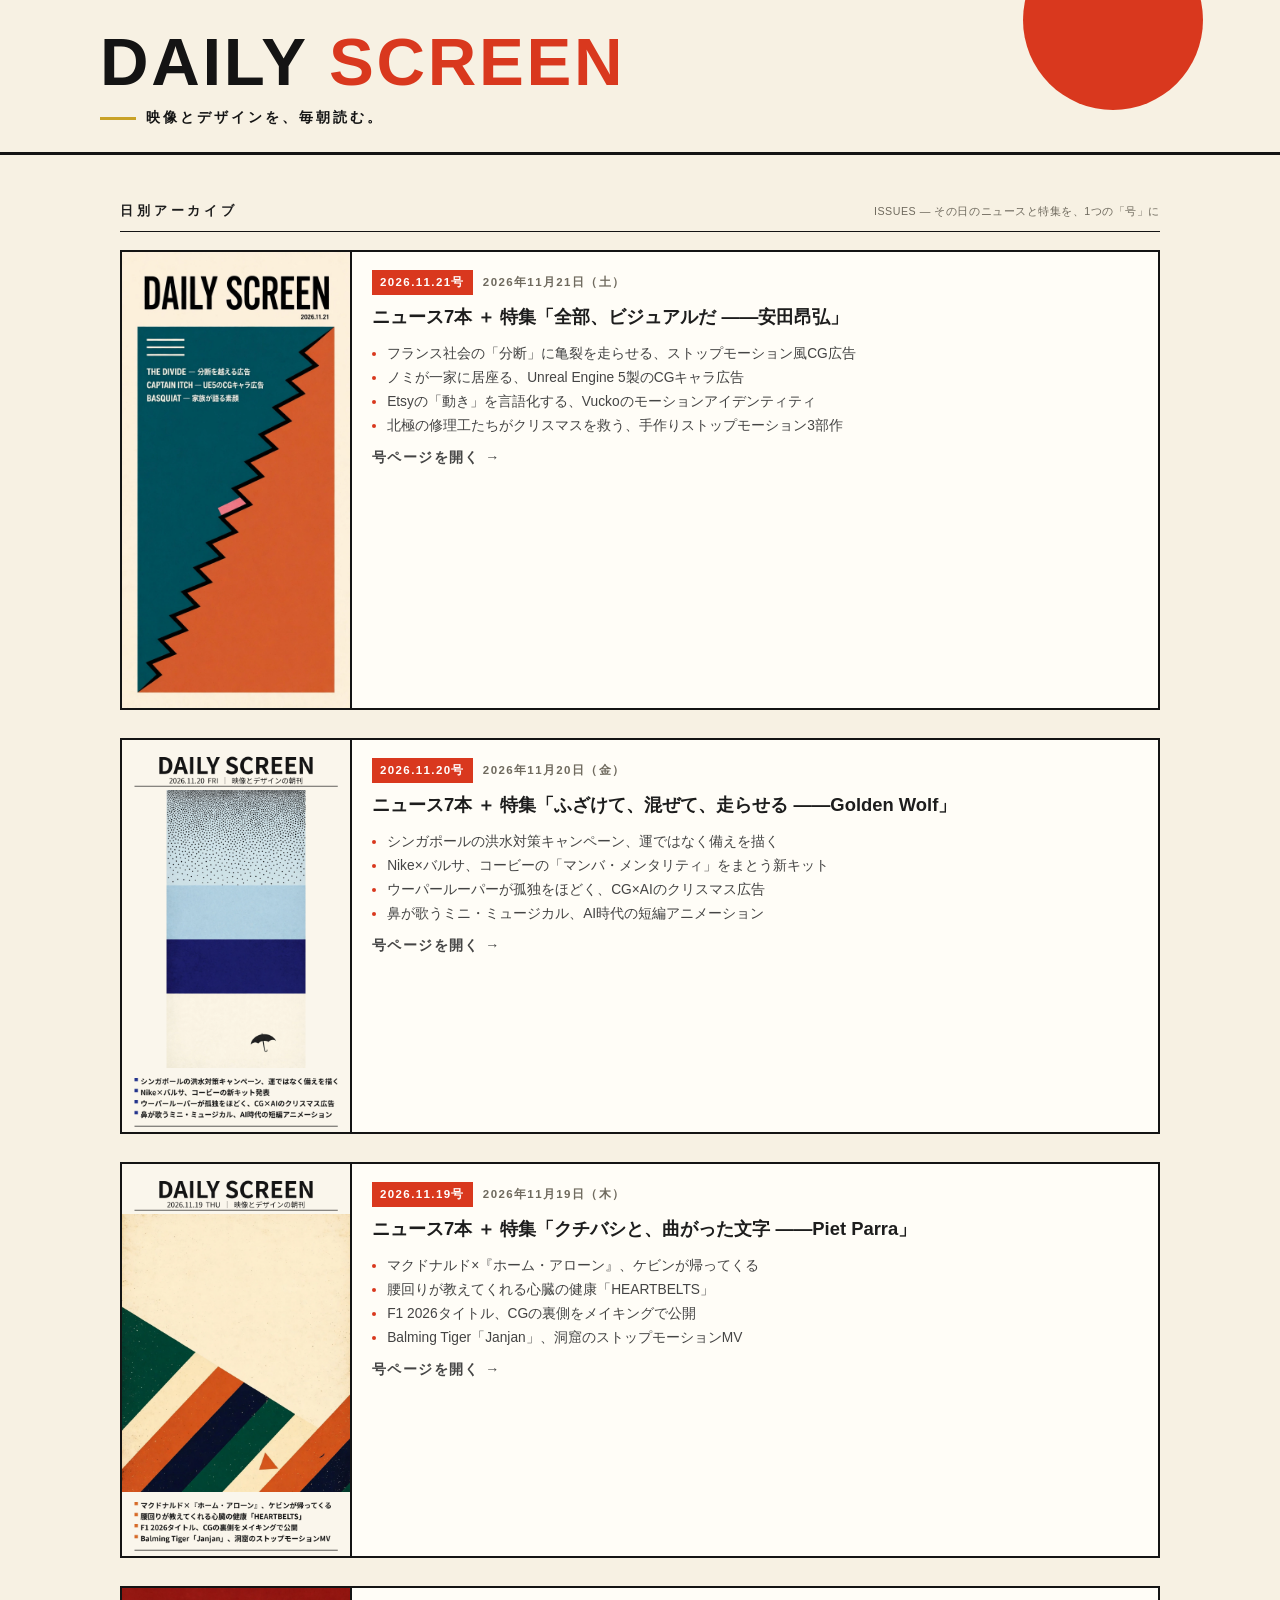
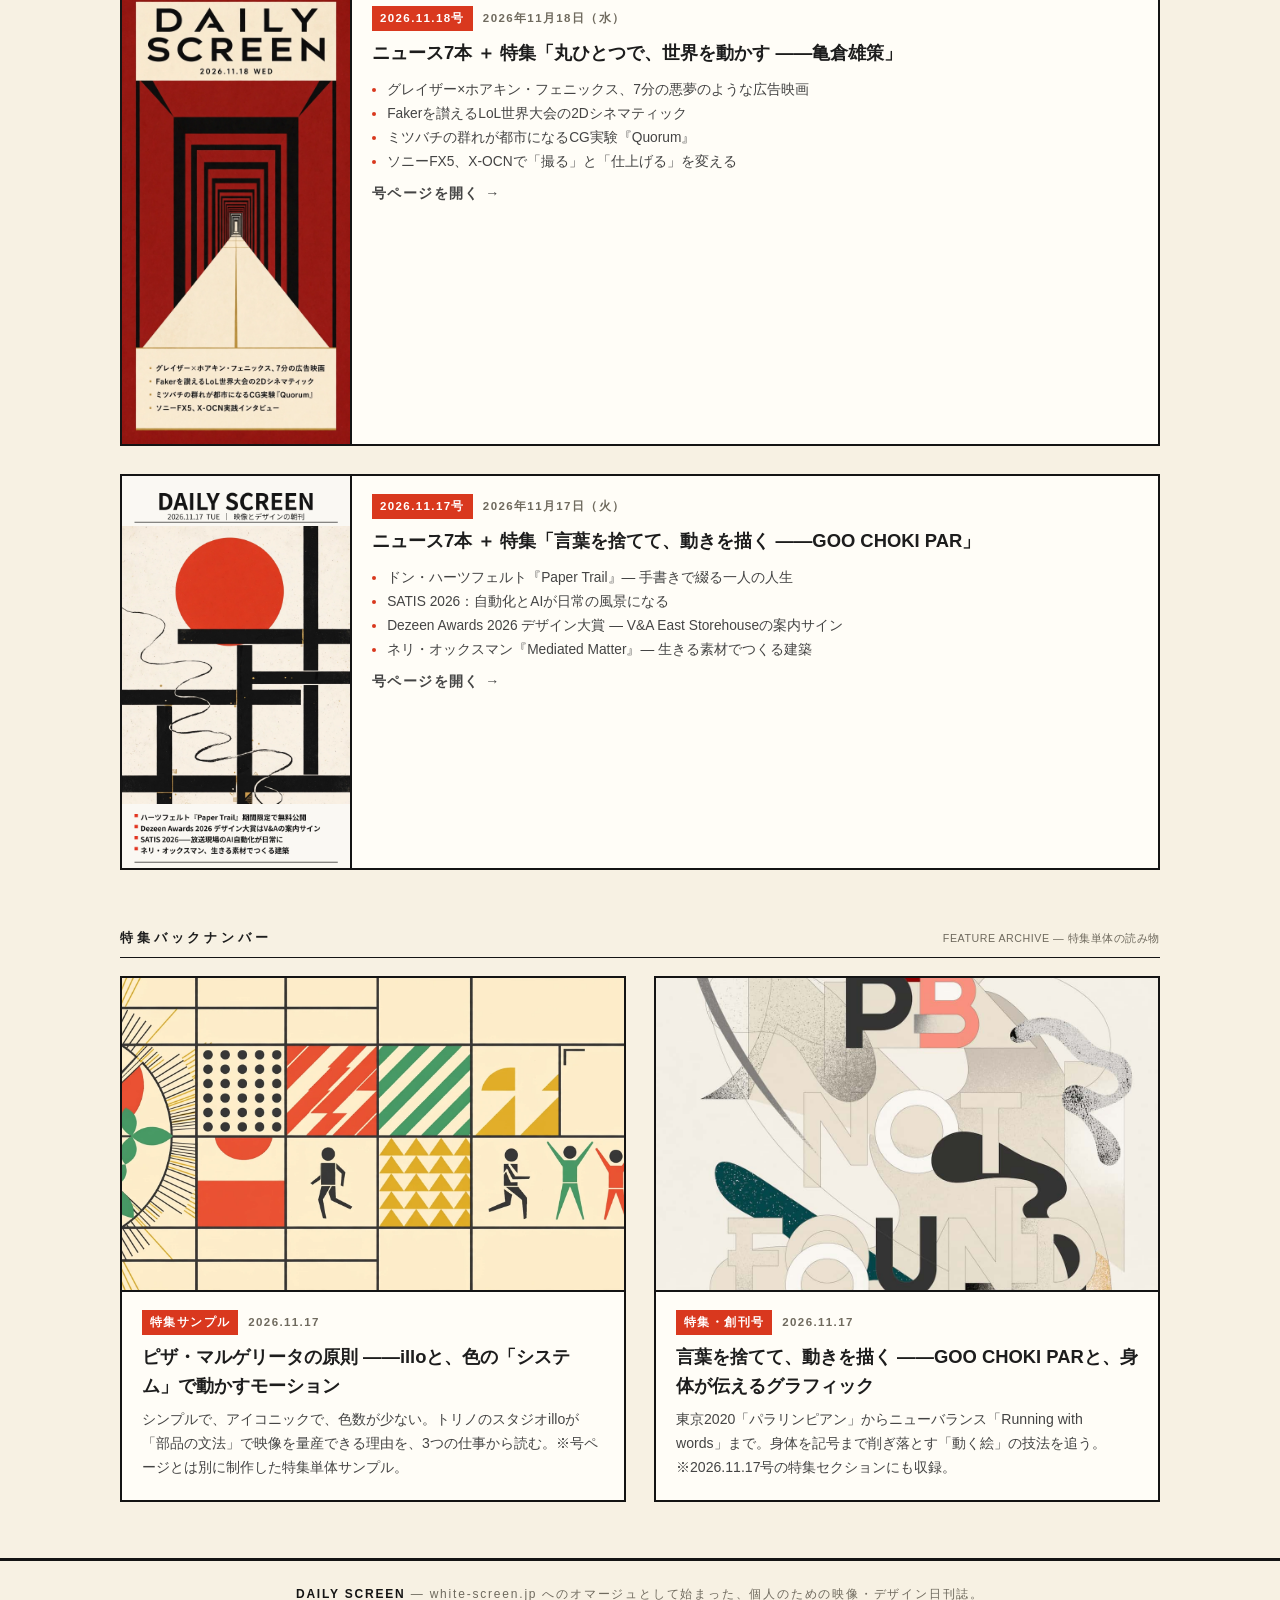
==== index.html @ 51cd5665 "Publish 2026-11-21 issue" ====
<!DOCTYPE html>
<html lang="ja">
<head>
<meta charset="UTF-8">
<meta name="viewport" content="width=device-width, initial-scale=1.0">
<title>DAILY SCREEN — 映像・デザインのデイリー特集</title>
<meta name="description" content="映像・デザイン系のニュースと、作家・スタジオを掘り下げるデザイン特集を、毎朝「号」として届ける日刊誌アーカイブ。">
<link rel="stylesheet" href="style.css">
</head>
<body>

<header class="site-header">
  <div class="inner">
    <a class="site-name" href="index.html">DAILY <span>SCREEN</span></a>
    <p class="site-tagline">映像とデザインを、毎朝読む。</p>
  </div>
</header>

<main class="wrap">
  <div class="section-label">日別アーカイブ <small>ISSUES — その日のニュースと特集を、1つの「号」に</small></div>

  <div class="cards">
    <a class="card card-issue" href="issues/2026-11-21.html">
      <img class="thumb" src="assets/cover-2026-11-21.png" alt="DAILY SCREEN 2026.11.21号 表紙">
      <div class="card-body">
        <div class="card-meta"><span class="corner">2026.11.21号</span><time datetime="2026-11-21">2026年11月21日（土）</time></div>
        <h2>ニュース7本 ＋ 特集「全部、ビジュアルだ ――安田昂弘」</h2>
        <ul class="headlines">
          <li>フランス社会の「分断」に亀裂を走らせる、ストップモーション風CG広告</li>
          <li>ノミが一家に居座る、Unreal Engine 5製のCGキャラ広告</li>
          <li>Etsyの「動き」を言語化する、Vuckoのモーションアイデンティティ</li>
          <li>北極の修理工たちがクリスマスを救う、手作りストップモーション3部作</li>
        </ul>
        <p class="card-more">号ページを開く →</p>
      </div>
    </a>
    <a class="card card-issue" href="issues/2026-11-20.html">
      <img class="thumb" src="assets/cover-2026-11-20.png" alt="DAILY SCREEN 2026.11.20号 表紙">
      <div class="card-body">
        <div class="card-meta"><span class="corner">2026.11.20号</span><time datetime="2026-11-20">2026年11月20日（金）</time></div>
        <h2>ニュース7本 ＋ 特集「ふざけて、混ぜて、走らせる ――Golden Wolf」</h2>
        <ul class="headlines">
          <li>シンガポールの洪水対策キャンペーン、運ではなく備えを描く</li>
          <li>Nike×バルサ、コービーの「マンバ・メンタリティ」をまとう新キット</li>
          <li>ウーパールーパーが孤独をほどく、CG×AIのクリスマス広告</li>
          <li>鼻が歌うミニ・ミュージカル、AI時代の短編アニメーション</li>
        </ul>
        <p class="card-more">号ページを開く →</p>
      </div>
    </a>
    <a class="card card-issue" href="issues/2026-11-19.html">
      <img class="thumb" src="assets/cover-2026-11-19.png" alt="DAILY SCREEN 2026.11.19号 表紙">
      <div class="card-body">
        <div class="card-meta"><span class="corner">2026.11.19号</span><time datetime="2026-11-19">2026年11月19日（木）</time></div>
        <h2>ニュース7本 ＋ 特集「クチバシと、曲がった文字 ――Piet Parra」</h2>
        <ul class="headlines">
          <li>マクドナルド×『ホーム・アローン』、ケビンが帰ってくる</li>
          <li>腰回りが教えてくれる心臓の健康「HEARTBELTS」</li>
          <li>F1 2026タイトル、CGの裏側をメイキングで公開</li>
          <li>Balming Tiger「Janjan」、洞窟のストップモーションMV</li>
        </ul>
        <p class="card-more">号ページを開く →</p>
      </div>
    </a>
    <a class="card card-issue" href="issues/2026-11-18.html">
      <img class="thumb" src="assets/cover-2026-11-18.png" alt="DAILY SCREEN 2026.11.18号 表紙">
      <div class="card-body">
        <div class="card-meta"><span class="corner">2026.11.18号</span><time datetime="2026-11-18">2026年11月18日（水）</time></div>
        <h2>ニュース7本 ＋ 特集「丸ひとつで、世界を動かす ――亀倉雄策」</h2>
        <ul class="headlines">
          <li>グレイザー×ホアキン・フェニックス、7分の悪夢のような広告映画</li>
          <li>Fakerを讃えるLoL世界大会の2Dシネマティック</li>
          <li>ミツバチの群れが都市になるCG実験『Quorum』</li>
          <li>ソニーFX5、X-OCNで「撮る」と「仕上げる」を変える</li>
        </ul>
        <p class="card-more">号ページを開く →</p>
      </div>
    </a>
    <a class="card card-issue" href="issues/2026-11-17.html">
      <img class="thumb" src="assets/cover-2026-11-17.png" alt="DAILY SCREEN 2026.11.17号 表紙">
      <div class="card-body">
        <div class="card-meta"><span class="corner">2026.11.17号</span><time datetime="2026-11-17">2026年11月17日（火）</time></div>
        <h2>ニュース7本 ＋ 特集「言葉を捨てて、動きを描く ――GOO CHOKI PAR」</h2>
        <ul class="headlines">
          <li>ドン・ハーツフェルト『Paper Trail』— 手書きで綴る一人の人生</li>
          <li>SATIS 2026：自動化とAIが日常の風景になる</li>
          <li>Dezeen Awards 2026 デザイン大賞 — V&amp;A East Storehouseの案内サイン</li>
          <li>ネリ・オックスマン『Mediated Matter』— 生きる素材でつくる建築</li>
        </ul>
        <p class="card-more">号ページを開く →</p>
      </div>
    </a>
  </div>

  <div class="section-label">特集バックナンバー <small>FEATURE ARCHIVE — 特集単体の読み物</small></div>

  <div class="cards">
    <a class="card" href="articles/illo.html">
      <img class="thumb" src="assets/illo-header.webp" alt="illo特集ヘッダー画像">
      <div class="card-body">
        <div class="card-meta"><span class="corner">特集サンプル</span><time datetime="2026-11-17">2026.11.17</time></div>
        <h2>ピザ・マルゲリータの原則 ――illoと、色の「システム」で動かすモーション</h2>
        <p>シンプルで、アイコニックで、色数が少ない。トリノのスタジオilloが「部品の文法」で映像を量産できる理由を、3つの仕事から読む。※号ページとは別に制作した特集単体サンプル。</p>
      </div>
    </a>

    <a class="card" href="articles/goo-choki-par.html">
      <img class="thumb" src="assets/gcp-newbalance-02.jpg" alt="ニューバランス Running with words アートワーク PB not found">
      <div class="card-body">
        <div class="card-meta"><span class="corner">特集・創刊号</span><time datetime="2026-11-17">2026.11.17</time></div>
        <h2>言葉を捨てて、動きを描く ――GOO CHOKI PARと、身体が伝えるグラフィック</h2>
        <p>東京2020「パラリンピアン」からニューバランス「Running with words」まで。身体を記号まで削ぎ落とす「動く絵」の技法を追う。※2026.11.17号の特集セクションにも収録。</p>
      </div>
    </a>
  </div>
</main>

<footer class="site-footer">
  <b>DAILY SCREEN</b> — white-screen.jp へのオマージュとして始まった、個人のための映像・デザイン日刊誌。
</footer>

</body>
</html>
---- style.css ----
/* DAILY SCREEN — Kamekura modernism × Yasuda minimal grid
   Palette: cream / shu (vermillion) / black / gold — flat colour only */
:root{
  --cream:#f7f1e3;
  --cream-2:#efe6d0;
  --shu:#d9381e;
  --black:#141414;
  --gold:#c9a227;
  --ink:#1d1d1d;
  --muted:#6f6a5e;
  --line:#141414;
}
*{box-sizing:border-box;margin:0;padding:0}
html{scroll-behavior:smooth}
body{
  background:var(--cream);
  color:var(--ink);
  font-family:"Hiragino Kaku Gothic ProN","Hiragino Sans","Noto Sans JP",sans-serif;
  line-height:1.85;
  -webkit-font-smoothing:antialiased;
}
a{color:inherit}
img{display:block;max-width:100%}

/* ---------- header ---------- */
.site-header{
  border-bottom:3px solid var(--line);
  padding:28px 20px 22px;
  position:relative;
  overflow:hidden;
}
.site-header::before{ /* Kamekura red sun disc */
  content:"";position:absolute;right:6%;top:-70px;
  width:180px;height:180px;border-radius:50%;background:var(--shu);
}
.site-header .inner{max-width:1080px;margin:0 auto;position:relative}
.site-name{
  font-size:clamp(2.4rem,7vw,4.2rem);
  font-weight:900;letter-spacing:.04em;line-height:1;color:var(--black);
  text-decoration:none;
}
.site-name span{color:var(--shu)}
.site-tagline{
  margin-top:10px;font-size:.85rem;letter-spacing:.22em;font-weight:700;color:var(--black);
}
.site-tagline::before{content:"";display:inline-block;width:36px;height:3px;background:var(--gold);vertical-align:middle;margin-right:10px}

/* ---------- layout ---------- */
.wrap{max-width:1080px;margin:0 auto;padding:0 20px}
.article-wrap{max-width:700px;margin:0 auto;padding:0 20px}

/* ---------- index: cards ---------- */
.section-label{
  margin:44px 0 18px;font-size:.8rem;font-weight:900;letter-spacing:.3em;
  border-bottom:1px solid var(--line);padding-bottom:8px;
  display:flex;justify-content:space-between;align-items:baseline;
}
.section-label small{letter-spacing:.05em;color:var(--muted);font-weight:400}
.cards{display:grid;grid-template-columns:1fr 1fr;gap:28px;margin-bottom:56px}
.card{
  background:#fffdf7;border:2px solid var(--line);text-decoration:none;
  display:flex;flex-direction:column;transition:transform .15s ease, box-shadow .15s ease;
}
.card:hover{transform:translate(-3px,-3px);box-shadow:6px 6px 0 var(--black)}
.card img.thumb{width:100%;aspect-ratio:16/10;object-fit:cover;border-bottom:2px solid var(--line)}
.card-body{padding:18px 20px 20px}
.card-meta{display:flex;gap:10px;align-items:center;font-size:.72rem;font-weight:700;letter-spacing:.12em;margin-bottom:8px}
.card-meta .corner{background:var(--shu);color:#fff;padding:2px 8px}
.card-meta time{color:var(--muted)}
.card h2{font-size:1.15rem;line-height:1.55;font-weight:900}
.card p{margin-top:8px;font-size:.88rem;color:#444;line-height:1.7}

/* ---------- article ---------- */
.article-head{padding:40px 0 0}
.kicker{font-size:.75rem;font-weight:900;letter-spacing:.28em;color:var(--shu);margin-bottom:12px}
.kicker::after{content:"";display:block;width:48px;height:4px;background:var(--black);margin-top:12px}
.article-head h1{font-size:clamp(1.7rem,5vw,2.5rem);line-height:1.4;font-weight:900;color:var(--black)}
.article-head .subtitle{margin-top:8px;font-size:clamp(1rem,3vw,1.3rem);font-weight:700;color:#333}
.article-meta{margin:16px 0 24px;font-size:.8rem;color:var(--muted);letter-spacing:.08em}
.hero{margin:0 0 8px}
.hero img{width:100%;border:2px solid var(--line)}
figure{margin:28px 0}
figure img{width:100%;border:1px solid #d8cfb8}
figure.portrait img{max-width:440px;margin:0 auto}
figcaption{margin-top:8px;font-size:.78rem;color:var(--muted);line-height:1.6;text-align:left}
.lead{
  font-size:1.02rem;background:var(--cream-2);border-left:6px solid var(--shu);
  padding:18px 20px;margin:28px 0;
}
article h2{
  font-size:1.3rem;font-weight:900;color:var(--black);line-height:1.5;
  margin:44px 0 14px;padding-bottom:8px;border-bottom:2px solid var(--black);
}
article h2::before{content:"■ ";color:var(--shu);font-size:.9em}
article p{margin:0 0 1.2em;font-size:.98rem}
article strong{color:var(--black)}
.study{
  background:var(--black);color:var(--cream);padding:24px 26px;margin:40px 0;
}
.study h2{color:var(--cream);border-bottom-color:var(--gold);margin-top:0}
.study h2::before{color:var(--gold)}
.study ol{margin-left:1.3em}
.study li{margin-bottom:.9em;font-size:.95rem}
.study li:last-child{margin-bottom:0}
.sources{margin:44px 0 8px;padding-top:16px;border-top:1px solid #cfc5ab;font-size:.82rem;color:#555}
.sources h2{font-size:.95rem;border:none;margin:0 0 10px;padding:0}
.sources h2::before{content:""}
.sources ul{margin-left:1.2em}
.sources li{margin-bottom:.4em;word-break:break-all}
.sources a{color:var(--shu)}
.back{
  display:inline-block;margin:32px 0 56px;font-weight:900;font-size:.85rem;letter-spacing:.1em;
  text-decoration:none;border:2px solid var(--line);padding:8px 18px;background:#fffdf7;
}
.back:hover{background:var(--shu);color:#fff;border-color:var(--shu)}

/* ---------- footer ---------- */
.site-footer{
  border-top:3px solid var(--line);padding:22px 20px 34px;margin-top:20px;
  font-size:.75rem;letter-spacing:.15em;color:var(--muted);text-align:center;
}
.site-footer b{color:var(--black)}

/* ---------- index: issue card ---------- */
.card-issue{grid-column:1/-1;flex-direction:row}
.card-issue img.thumb{width:230px;aspect-ratio:auto;border-bottom:none;border-right:2px solid var(--line);object-fit:cover}
.card-issue .headlines{margin:10px 0 0 1.1em;font-size:.86rem;color:#444;line-height:1.75}
.card-issue .headlines li::marker{color:var(--shu)}
.card-more{margin-top:12px;font-weight:900;font-size:.82rem;letter-spacing:.1em;color:var(--shu)}

/* ---------- issue page ---------- */
.issue-cover{margin:0 0 8px}
.issue-cover img{max-width:460px;margin:0 auto;border:2px solid var(--line)}
.issue-cover figcaption{text-align:center}
.cover-points{
  background:#fffdf7;border:1px solid #cfc5ab;border-left:6px solid var(--gold);
  padding:16px 20px;margin:20px 0 8px;font-size:.86rem;
}
.cover-points h2{font-size:.9rem;font-weight:900;color:var(--black);margin-bottom:8px}
.cover-points ul{margin-left:1.2em}
.cover-points li{margin-bottom:.4em;line-height:1.7}
article h2.section-title{
  font-size:1.5rem;margin:48px 0 6px;border-bottom:3px solid var(--black);
}
.highlights{
  background:var(--cream-2);border-left:6px solid var(--shu);
  padding:18px 20px;margin:24px 0 8px;
}
.highlights h3{font-size:.95rem;font-weight:900;color:var(--black);margin-bottom:8px}
.highlights ul{margin-left:1.2em}
.highlights li{margin-bottom:.5em;font-size:.95rem;line-height:1.75}
.highlights li:last-child{margin-bottom:0}
.news-item{border-top:1px solid #cfc5ab;padding:20px 0 4px}
.news-item h3{font-size:1.05rem;font-weight:900;line-height:1.6;color:var(--black)}
.news-item h3 a{text-decoration:none}
.news-item h3 a:hover{color:var(--shu);text-decoration:underline}
.news-meta{font-size:.78rem;color:var(--muted);letter-spacing:.08em;margin:4px 0 8px}
article h3{
  font-size:1.12rem;font-weight:900;color:var(--black);line-height:1.55;margin:36px 0 12px;
}
.feature{margin-top:56px;border-top:3px solid var(--line);padding-top:36px}
.feature .kicker{margin-bottom:20px}
.feature-title{font-size:clamp(1.5rem,4.5vw,2.1rem);font-weight:900;line-height:1.4;color:var(--black)}
article h2.feature-title{border-bottom:none;margin:18px 0 0;padding-bottom:0}
article h2.feature-title::before{content:""}
.feature-subtitle{font-size:clamp(1rem,3vw,1.25rem);font-weight:700;color:#333;margin:6px 0 4px}

/* ---------- responsive ---------- */
@media (max-width:720px){
  .cards{grid-template-columns:1fr}
  .card-issue{flex-direction:column}
  .card-issue img.thumb{width:100%;aspect-ratio:16/10;border-right:none;border-bottom:2px solid var(--line)}
  .site-header::before{width:110px;height:110px;top:-45px}
  .lead{padding:14px 16px}
  .study{padding:20px}
}
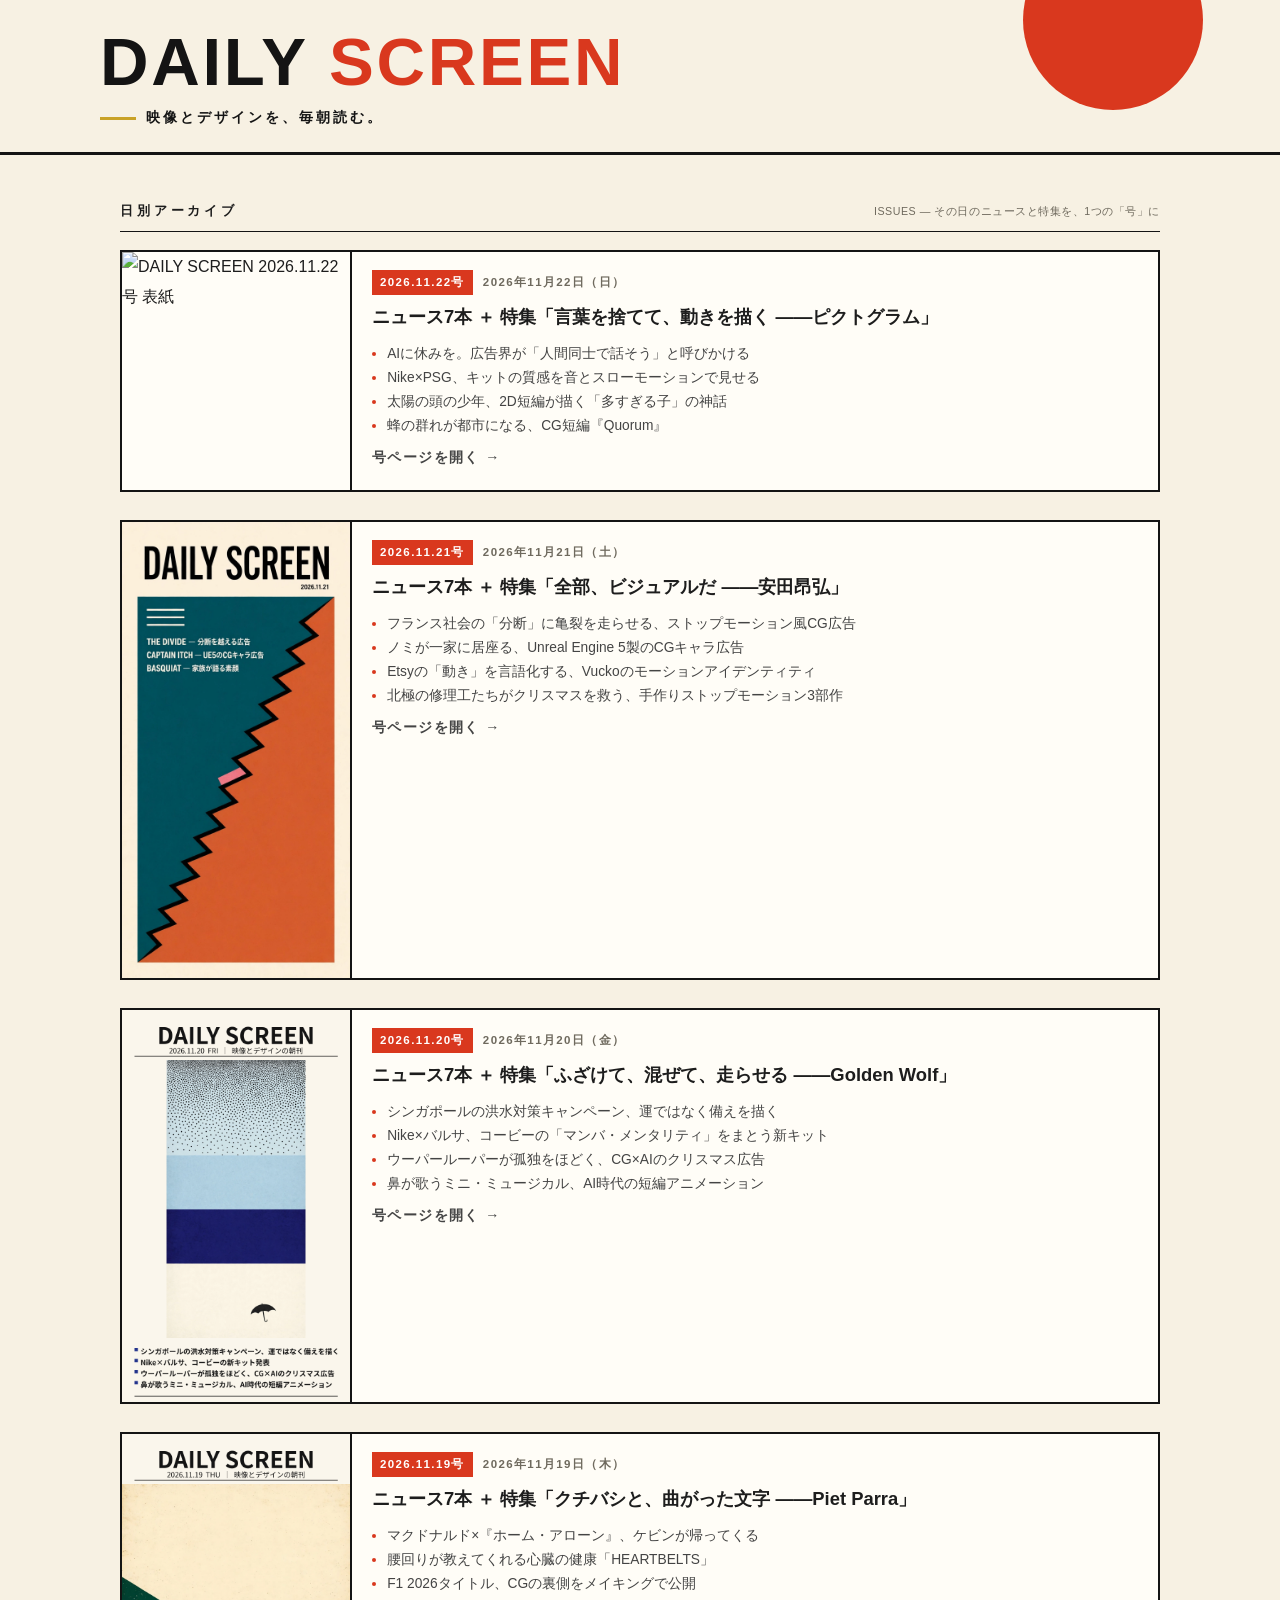
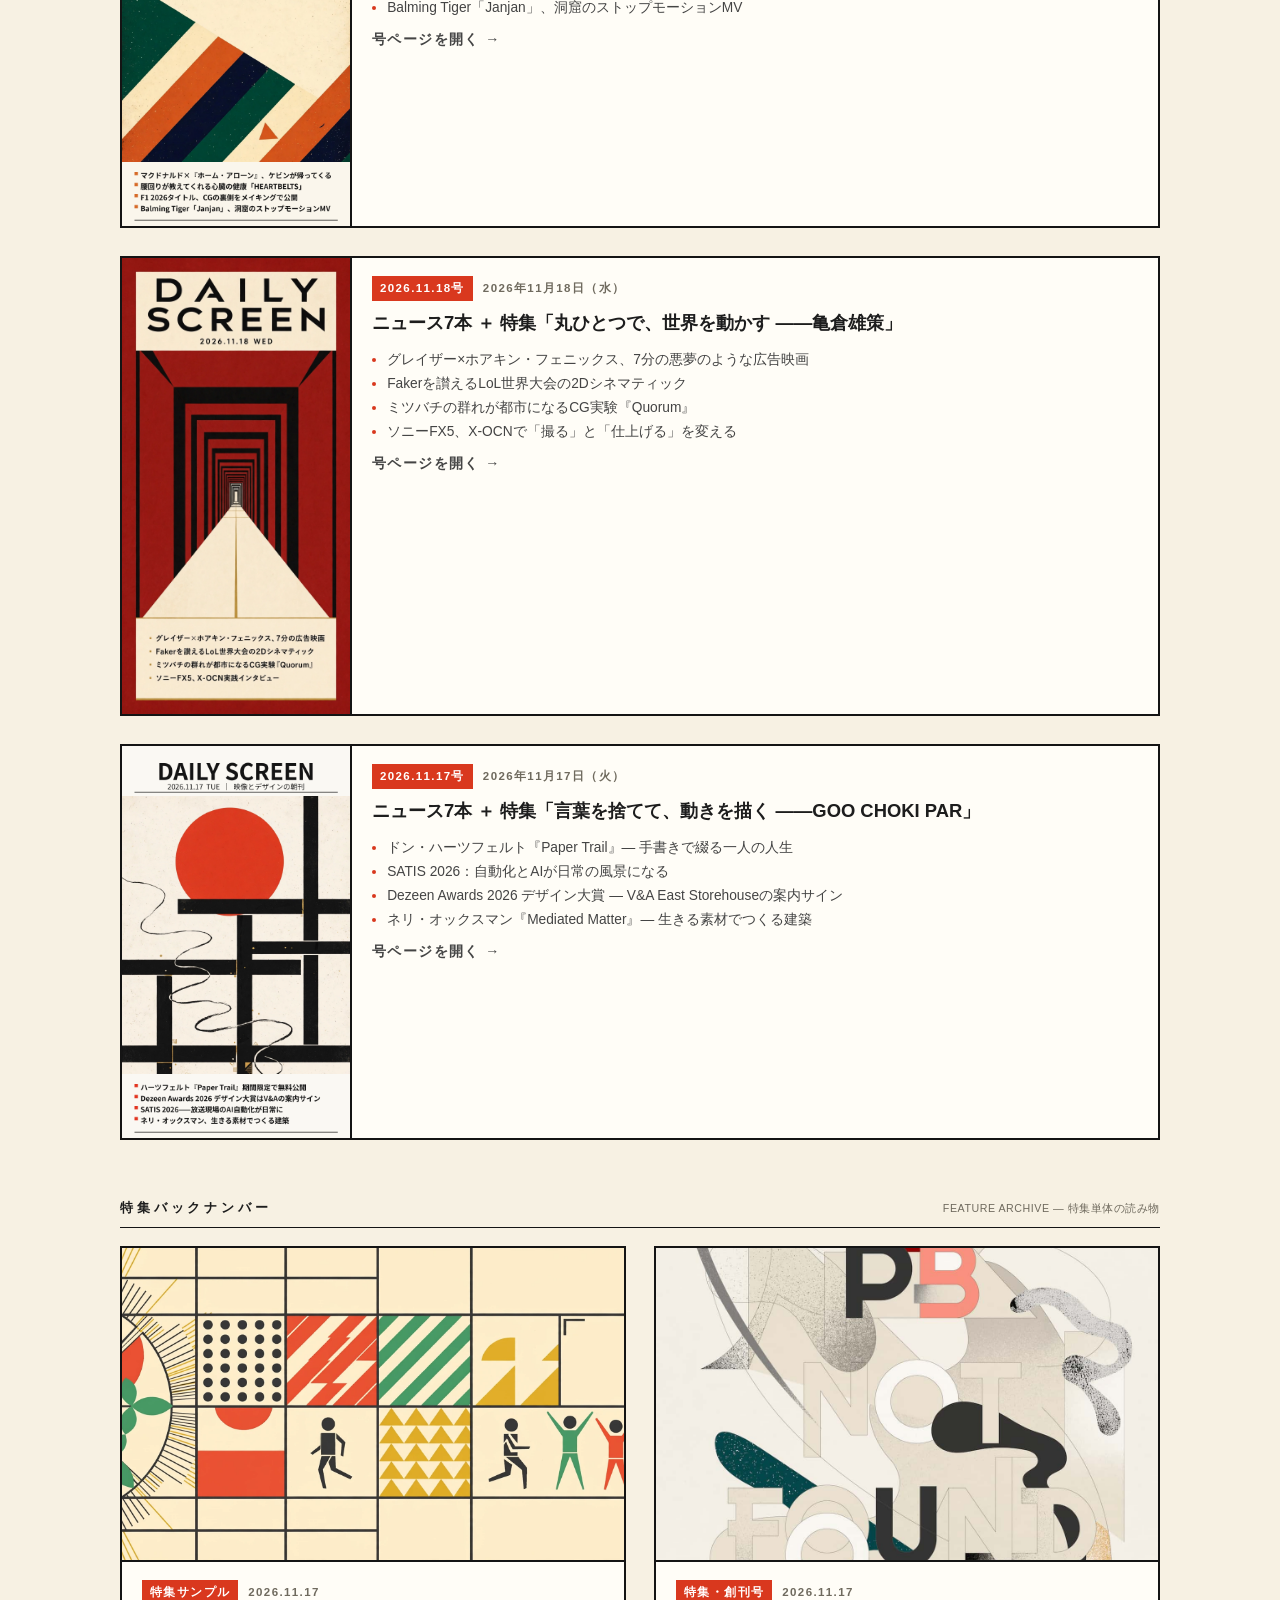
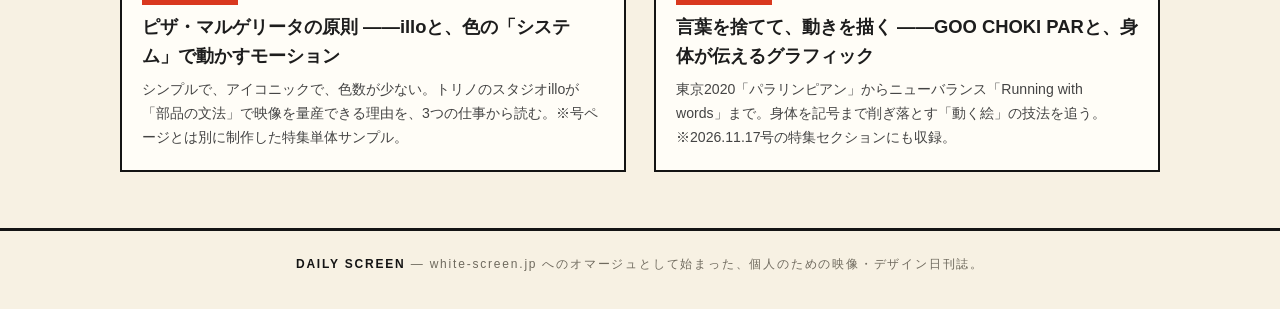
==== commit b1cb7e51: "DAILY SCREEN 2026.11.22号を公開" ====
--- a/index.html
+++ b/index.html
@@ -20,6 +20,20 @@
   <div class="section-label">日別アーカイブ <small>ISSUES — その日のニュースと特集を、1つの「号」に</small></div>
 
   <div class="cards">
+    <a class="card card-issue" href="issues/2026-11-22.html">
+      <img class="thumb" src="assets/cover-2026-11-22.png" alt="DAILY SCREEN 2026.11.22号 表紙">
+      <div class="card-body">
+        <div class="card-meta"><span class="corner">2026.11.22号</span><time datetime="2026-11-22">2026年11月22日（日）</time></div>
+        <h2>ニュース7本 ＋ 特集「言葉を捨てて、動きを描く ――ピクトグラム」</h2>
+        <ul class="headlines">
+          <li>AIに休みを。広告界が「人間同士で話そう」と呼びかける</li>
+          <li>Nike×PSG、キットの質感を音とスローモーションで見せる</li>
+          <li>太陽の頭の少年、2D短編が描く「多すぎる子」の神話</li>
+          <li>蜂の群れが都市になる、CG短編『Quorum』</li>
+        </ul>
+        <p class="card-more">号ページを開く →</p>
+      </div>
+    </a>
     <a class="card card-issue" href="issues/2026-11-21.html">
       <img class="thumb" src="assets/cover-2026-11-21.png" alt="DAILY SCREEN 2026.11.21号 表紙">
       <div class="card-body">
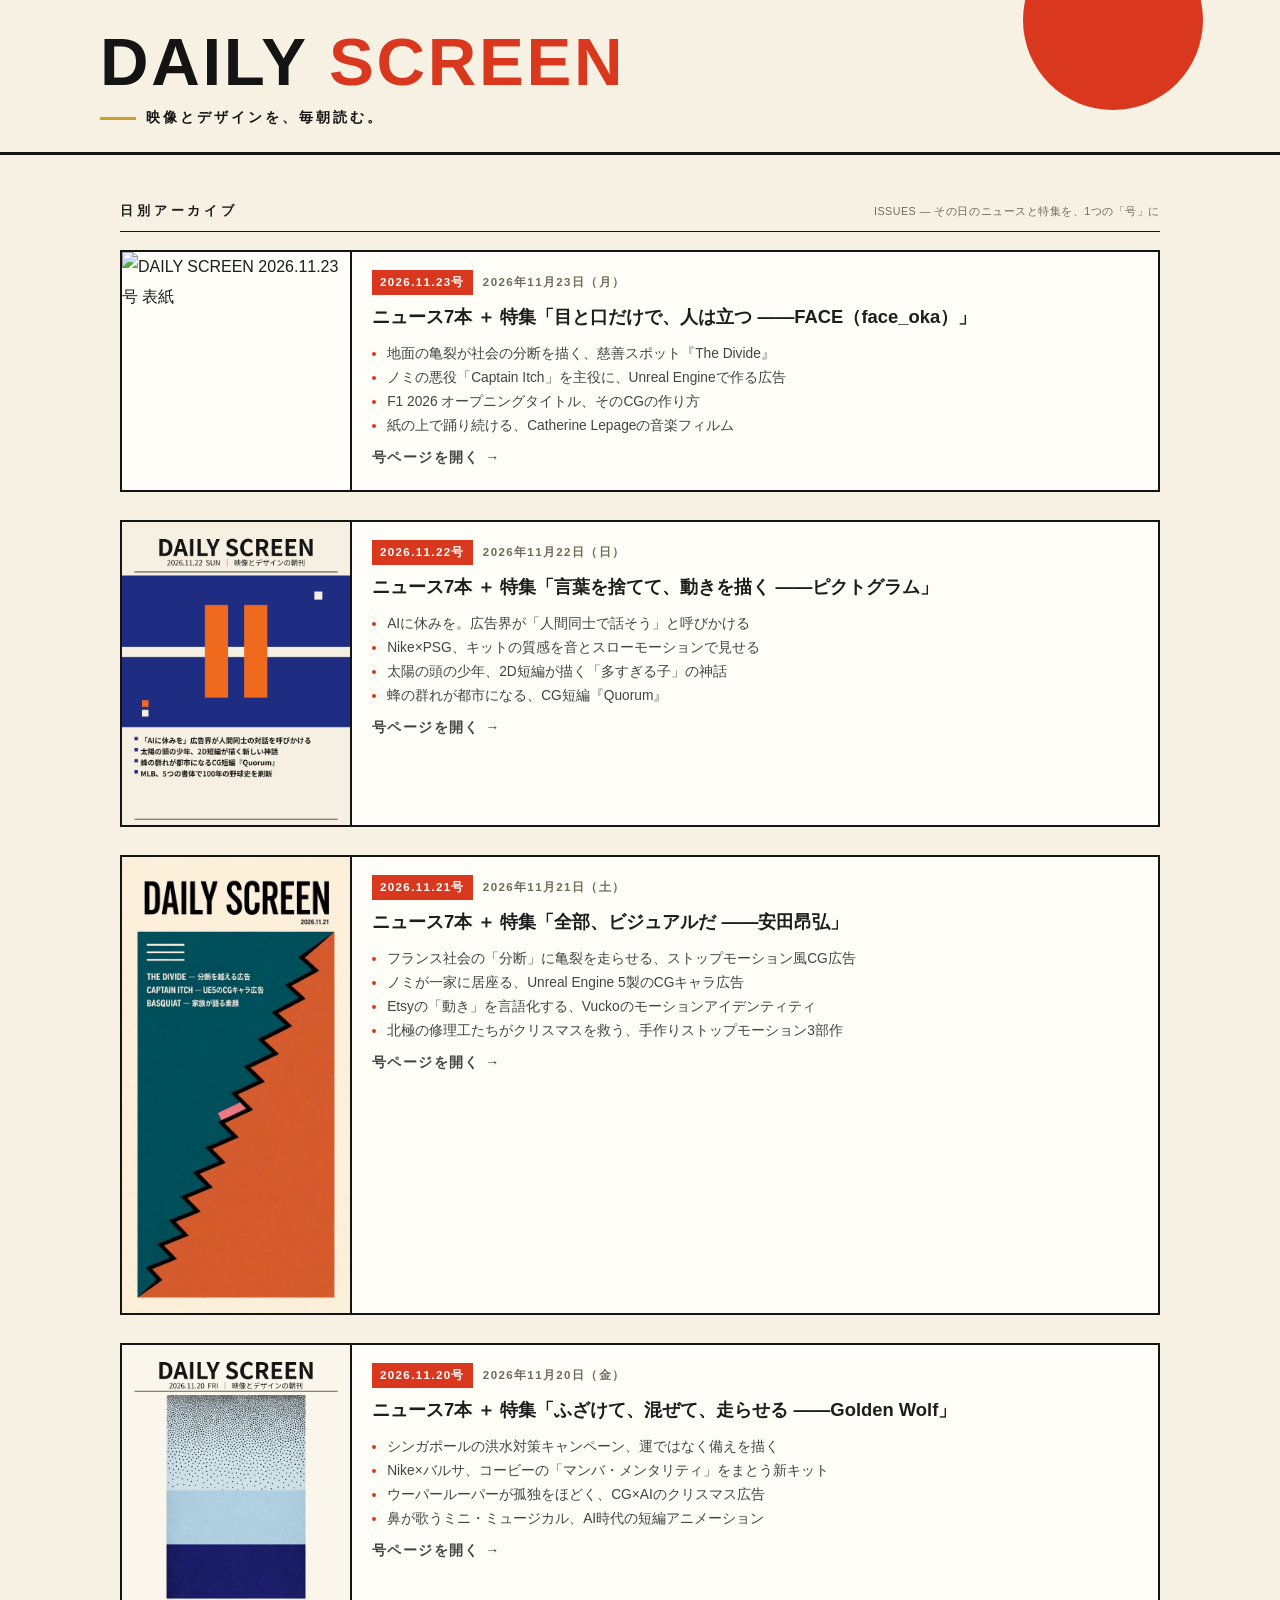
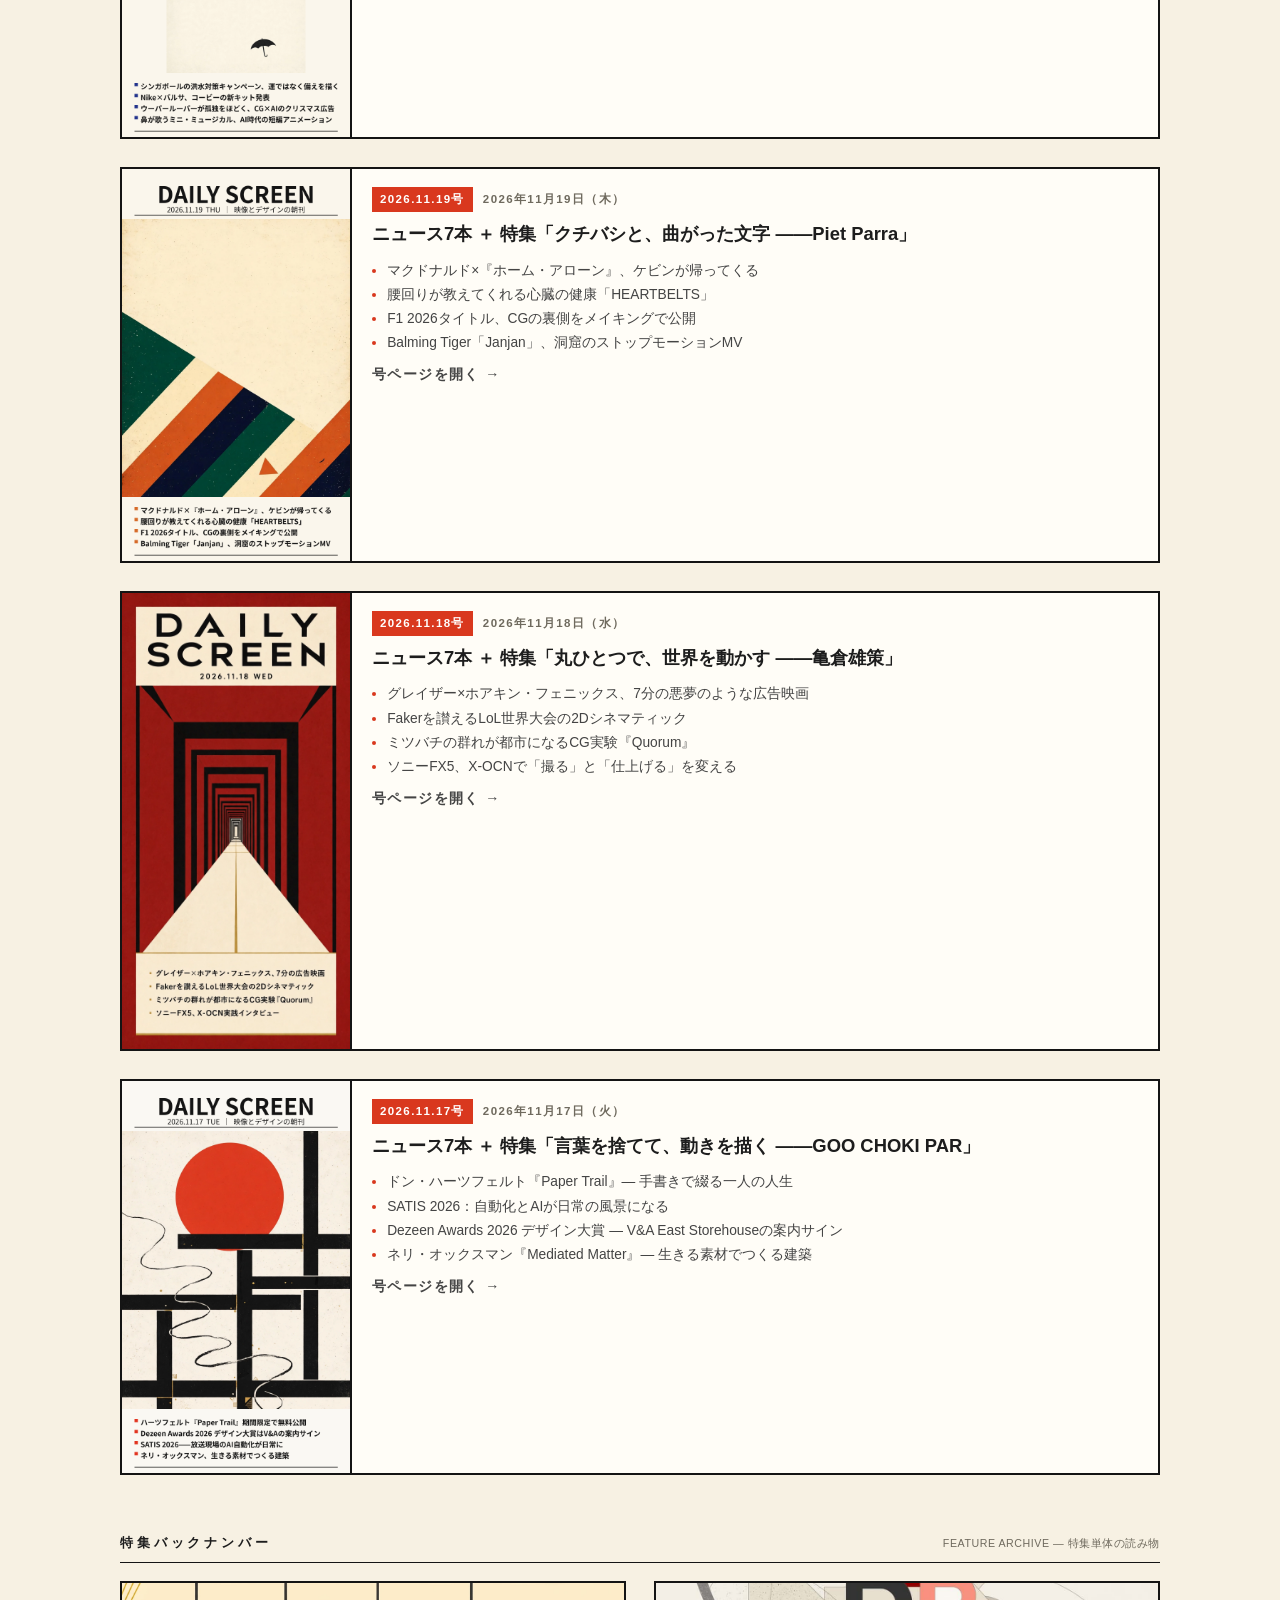
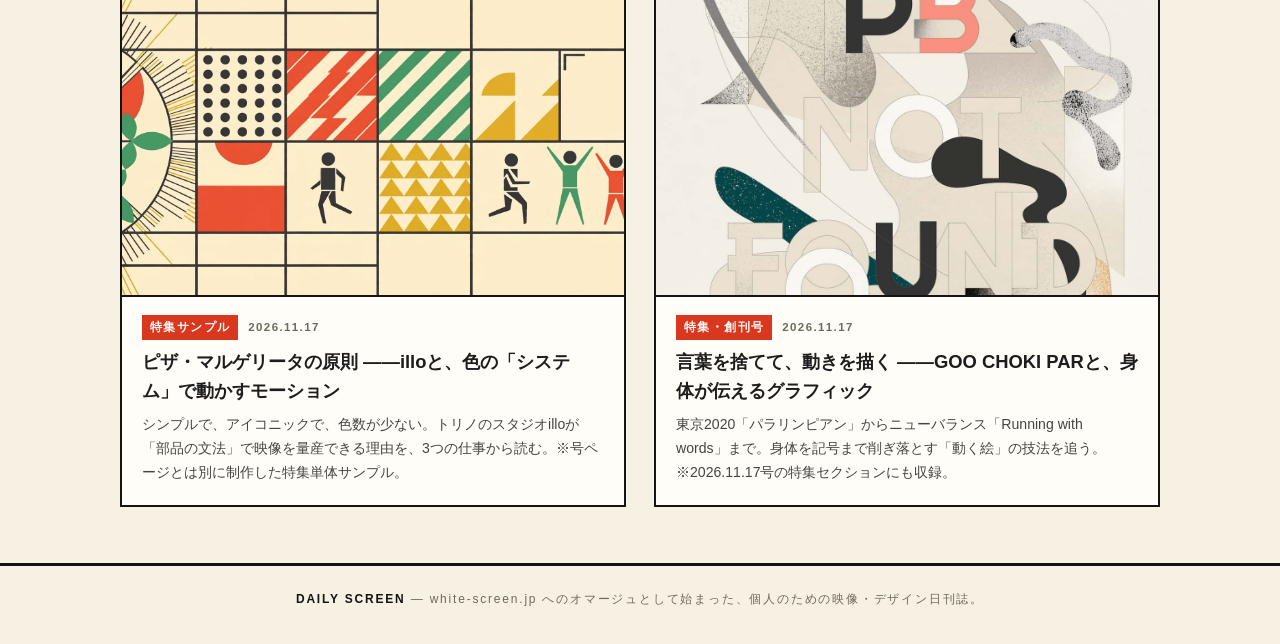
==== commit 24d99999: "Add 2026-11-23 issue" ====
--- a/index.html
+++ b/index.html
@@ -20,6 +20,20 @@
   <div class="section-label">日別アーカイブ <small>ISSUES — その日のニュースと特集を、1つの「号」に</small></div>
 
   <div class="cards">
+    <a class="card card-issue" href="issues/2026-11-23.html">
+      <img class="thumb" src="assets/cover-2026-11-23.png" alt="DAILY SCREEN 2026.11.23号 表紙">
+      <div class="card-body">
+        <div class="card-meta"><span class="corner">2026.11.23号</span><time datetime="2026-11-23">2026年11月23日（月）</time></div>
+        <h2>ニュース7本 ＋ 特集「目と口だけで、人は立つ ――FACE（face_oka）」</h2>
+        <ul class="headlines">
+          <li>地面の亀裂が社会の分断を描く、慈善スポット『The Divide』</li>
+          <li>ノミの悪役「Captain Itch」を主役に、Unreal Engineで作る広告</li>
+          <li>F1 2026 オープニングタイトル、そのCGの作り方</li>
+          <li>紙の上で踊り続ける、Catherine Lepageの音楽フィルム</li>
+        </ul>
+        <p class="card-more">号ページを開く →</p>
+      </div>
+    </a>
     <a class="card card-issue" href="issues/2026-11-22.html">
       <img class="thumb" src="assets/cover-2026-11-22.png" alt="DAILY SCREEN 2026.11.22号 表紙">
       <div class="card-body">
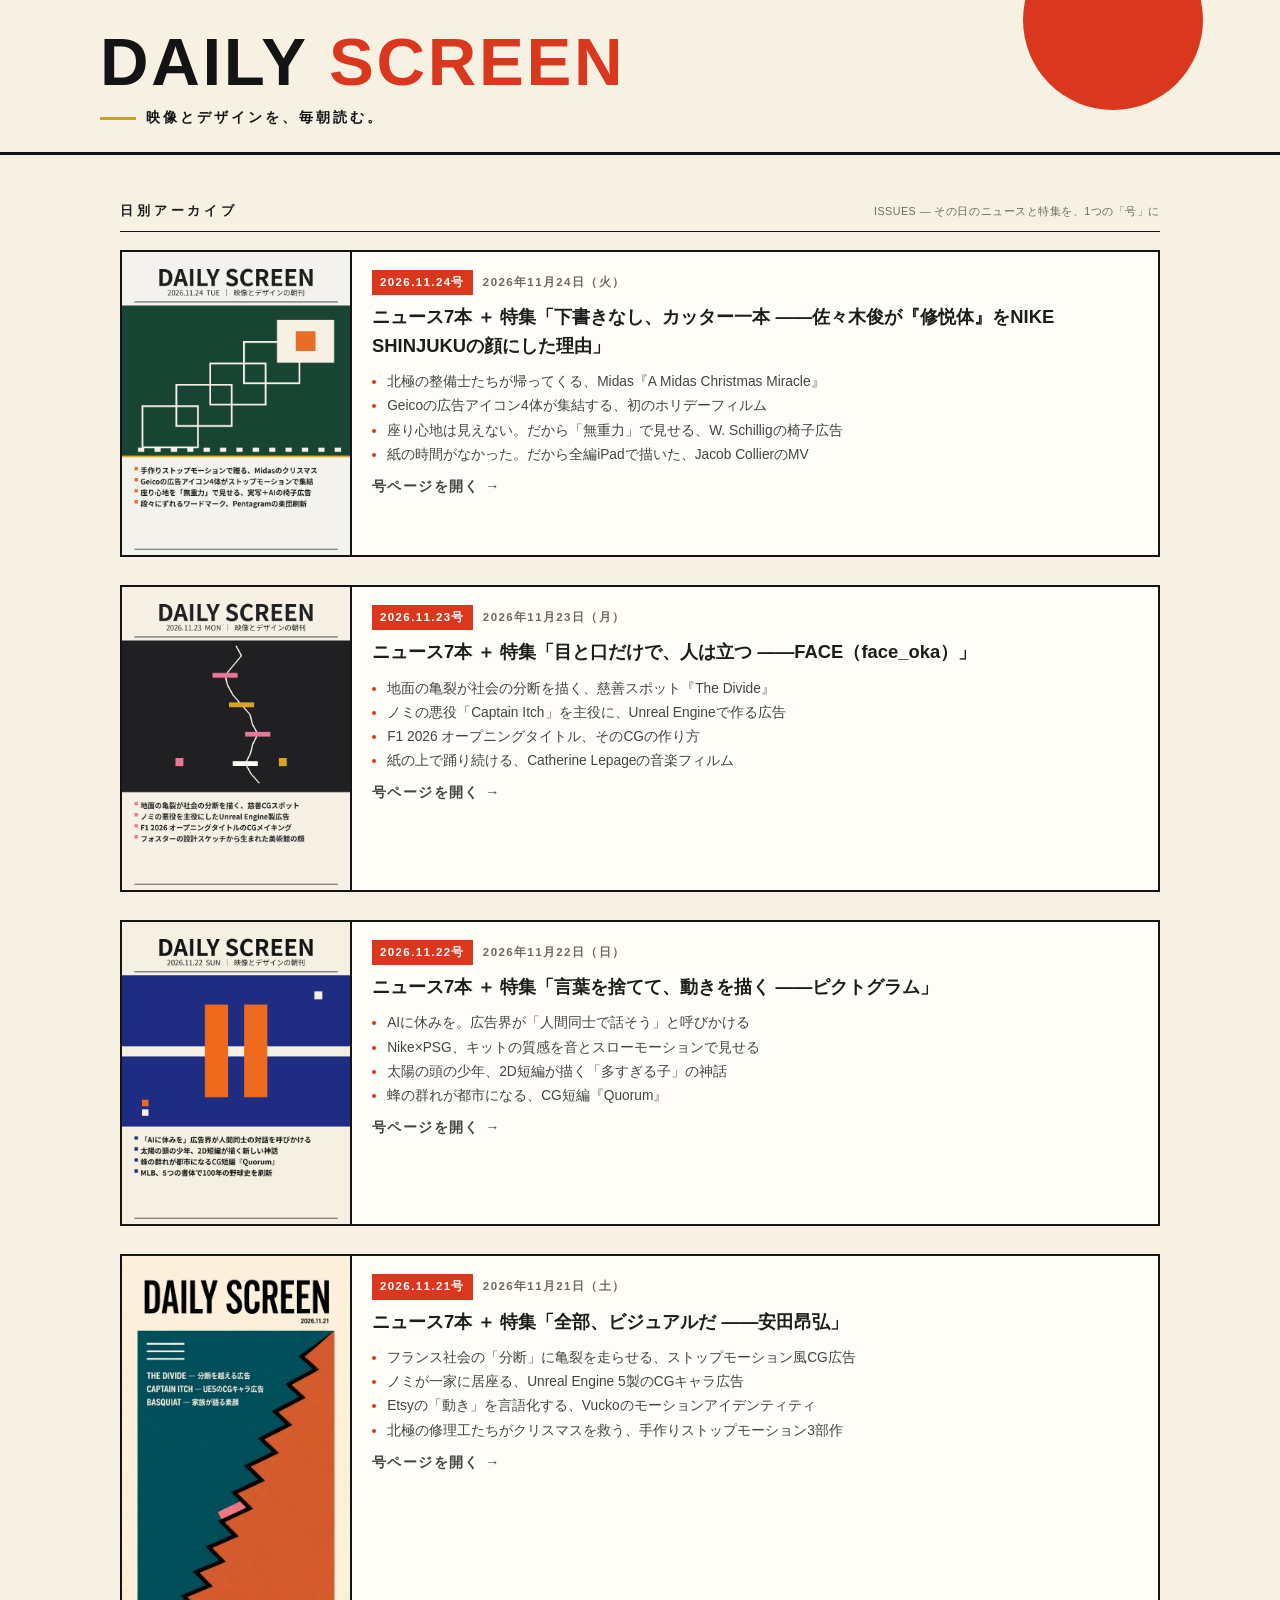
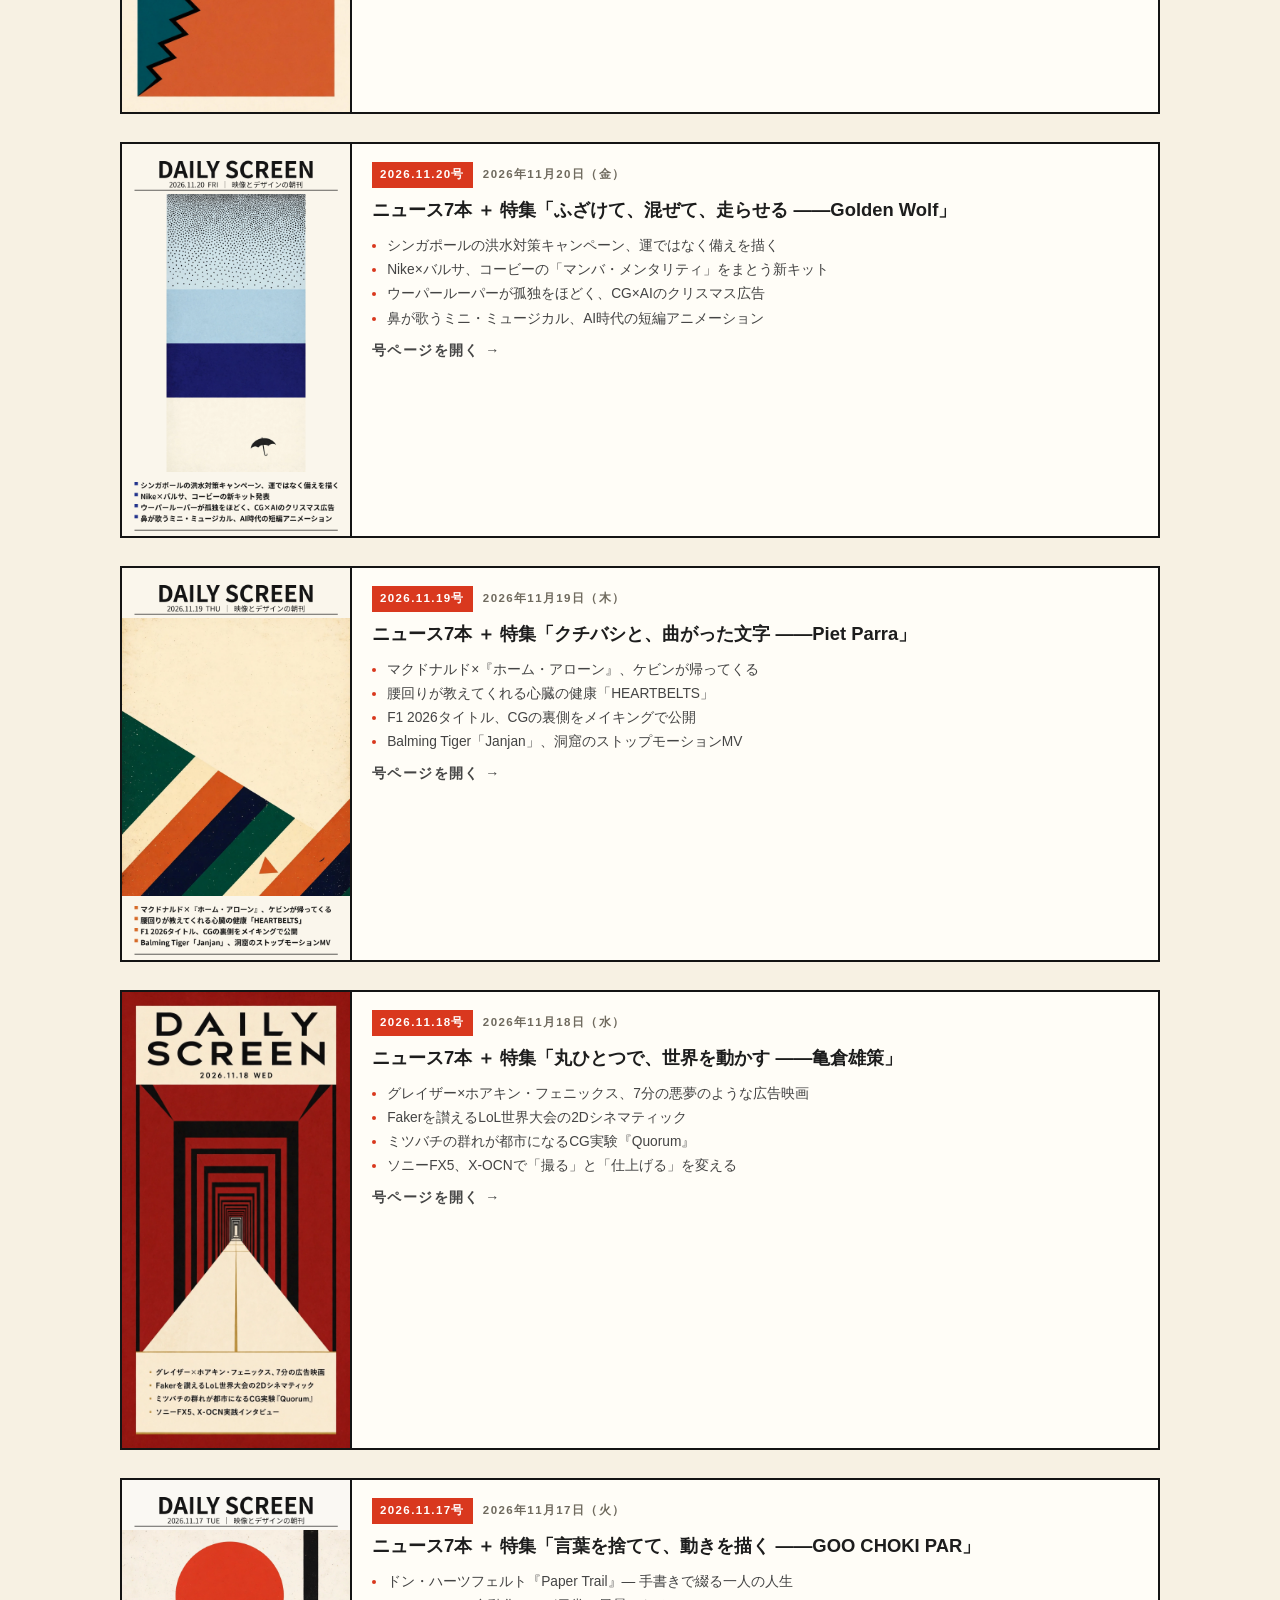
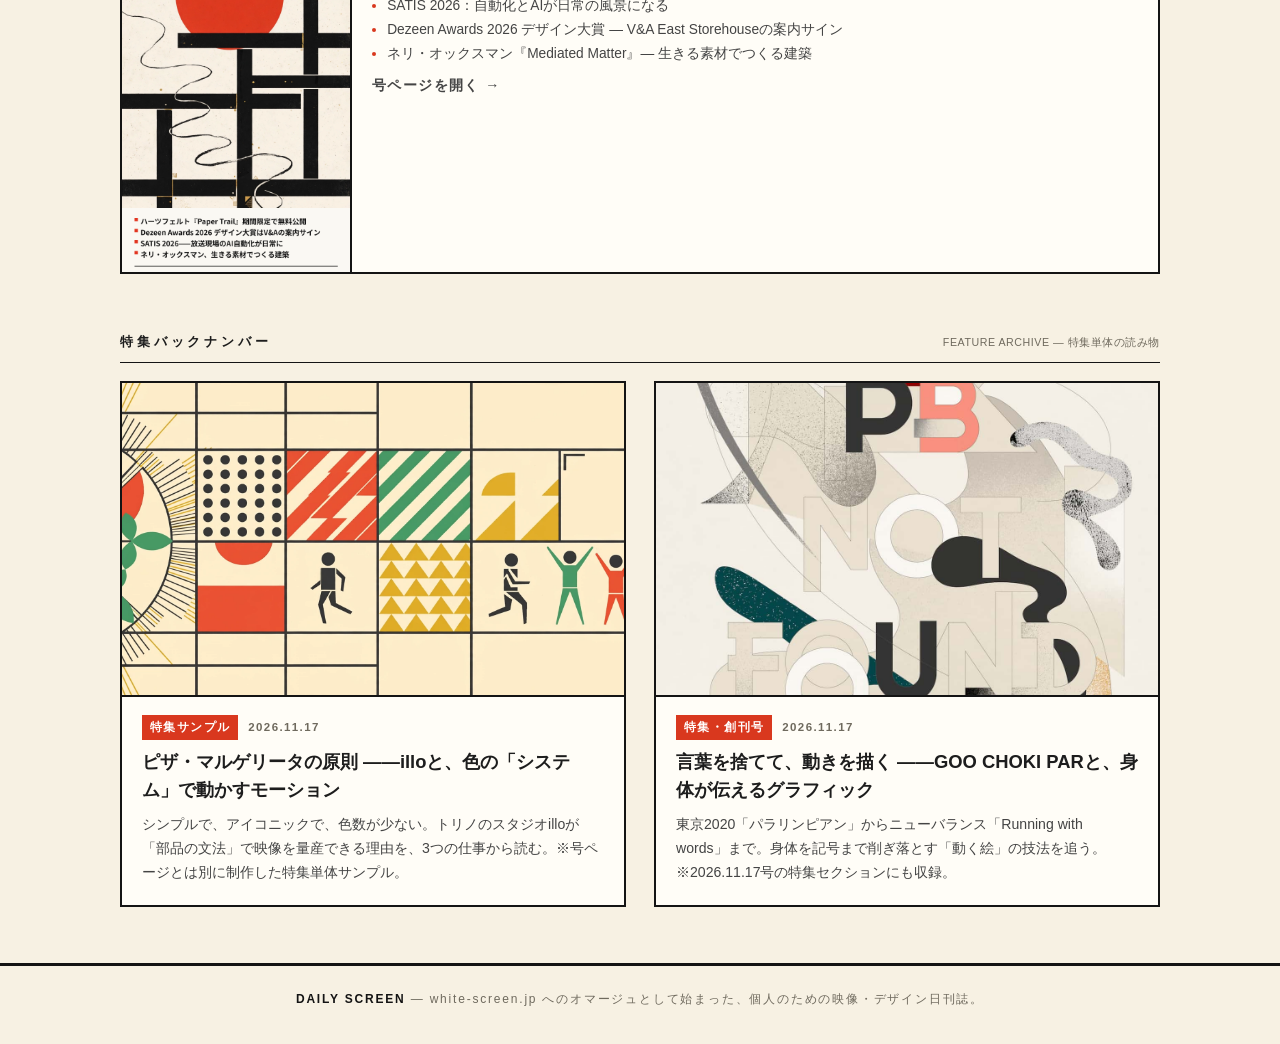
==== commit e769b1a5: "Add 2026-11-24 issue" ====
--- a/index.html
+++ b/index.html
@@ -20,6 +20,20 @@
   <div class="section-label">日別アーカイブ <small>ISSUES — その日のニュースと特集を、1つの「号」に</small></div>
 
   <div class="cards">
+    <a class="card card-issue" href="issues/2026-11-24.html">
+      <img class="thumb" src="assets/cover-2026-11-24.png" alt="DAILY SCREEN 2026.11.24号 表紙">
+      <div class="card-body">
+        <div class="card-meta"><span class="corner">2026.11.24号</span><time datetime="2026-11-24">2026年11月24日（火）</time></div>
+        <h2>ニュース7本 ＋ 特集「下書きなし、カッター一本 ――佐々木俊が『修悦体』をNIKE SHINJUKUの顔にした理由」</h2>
+        <ul class="headlines">
+          <li>北極の整備士たちが帰ってくる、Midas『A Midas Christmas Miracle』</li>
+          <li>Geicoの広告アイコン4体が集結する、初のホリデーフィルム</li>
+          <li>座り心地は見えない。だから「無重力」で見せる、W. Schilligの椅子広告</li>
+          <li>紙の時間がなかった。だから全編iPadで描いた、Jacob CollierのMV</li>
+        </ul>
+        <p class="card-more">号ページを開く →</p>
+      </div>
+    </a>
     <a class="card card-issue" href="issues/2026-11-23.html">
       <img class="thumb" src="assets/cover-2026-11-23.png" alt="DAILY SCREEN 2026.11.23号 表紙">
       <div class="card-body">
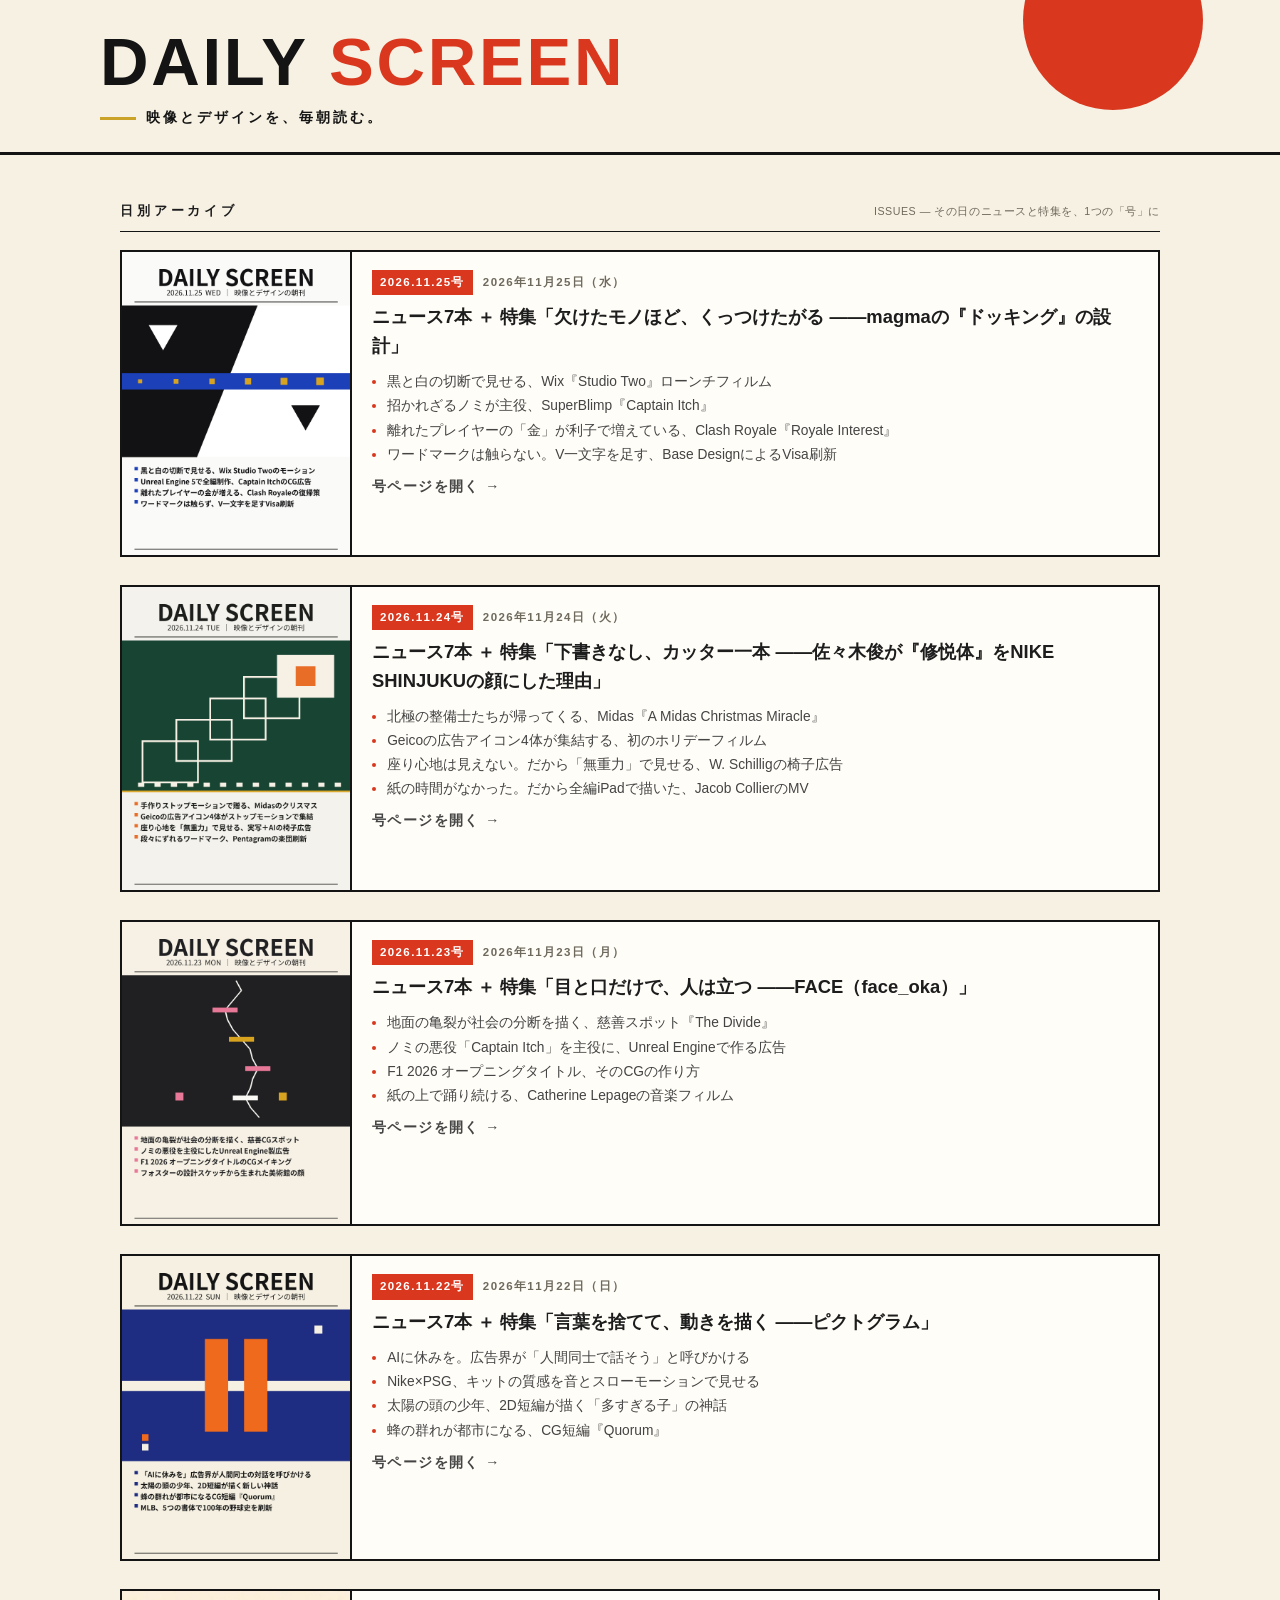
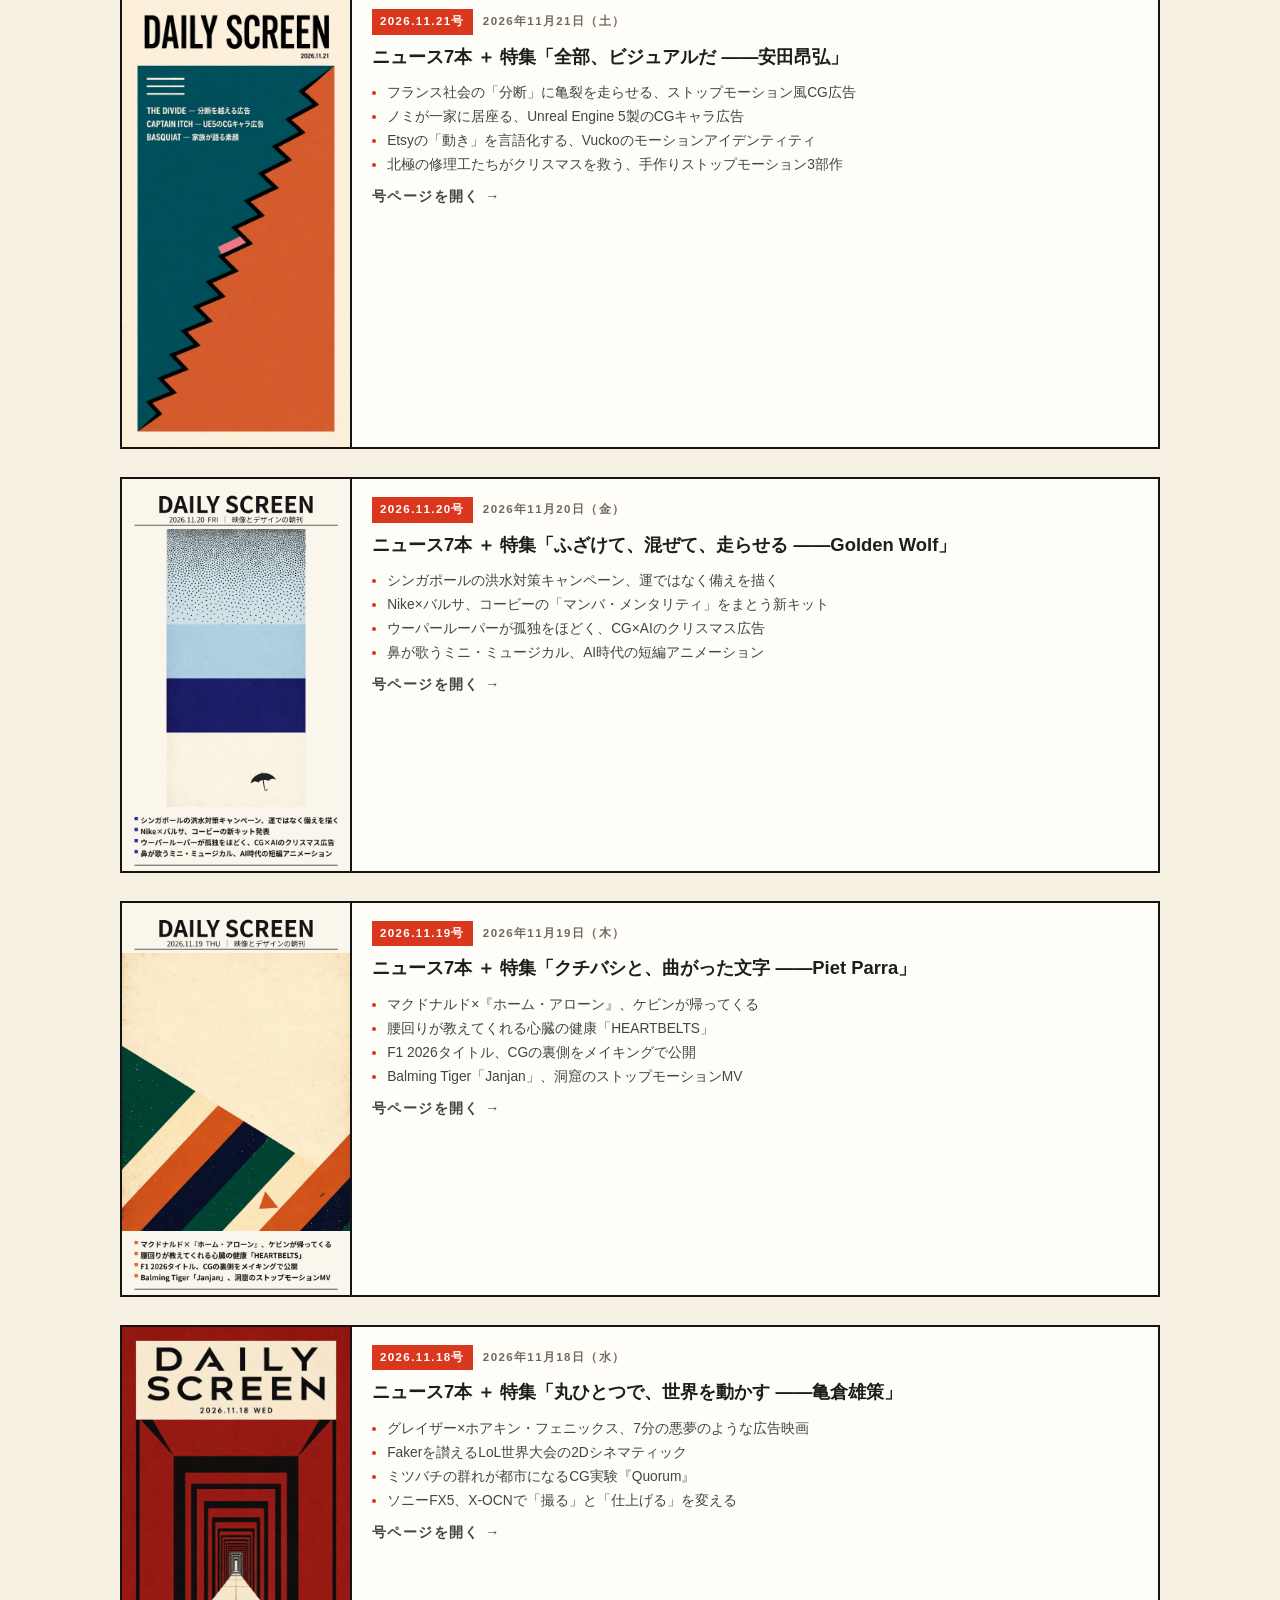
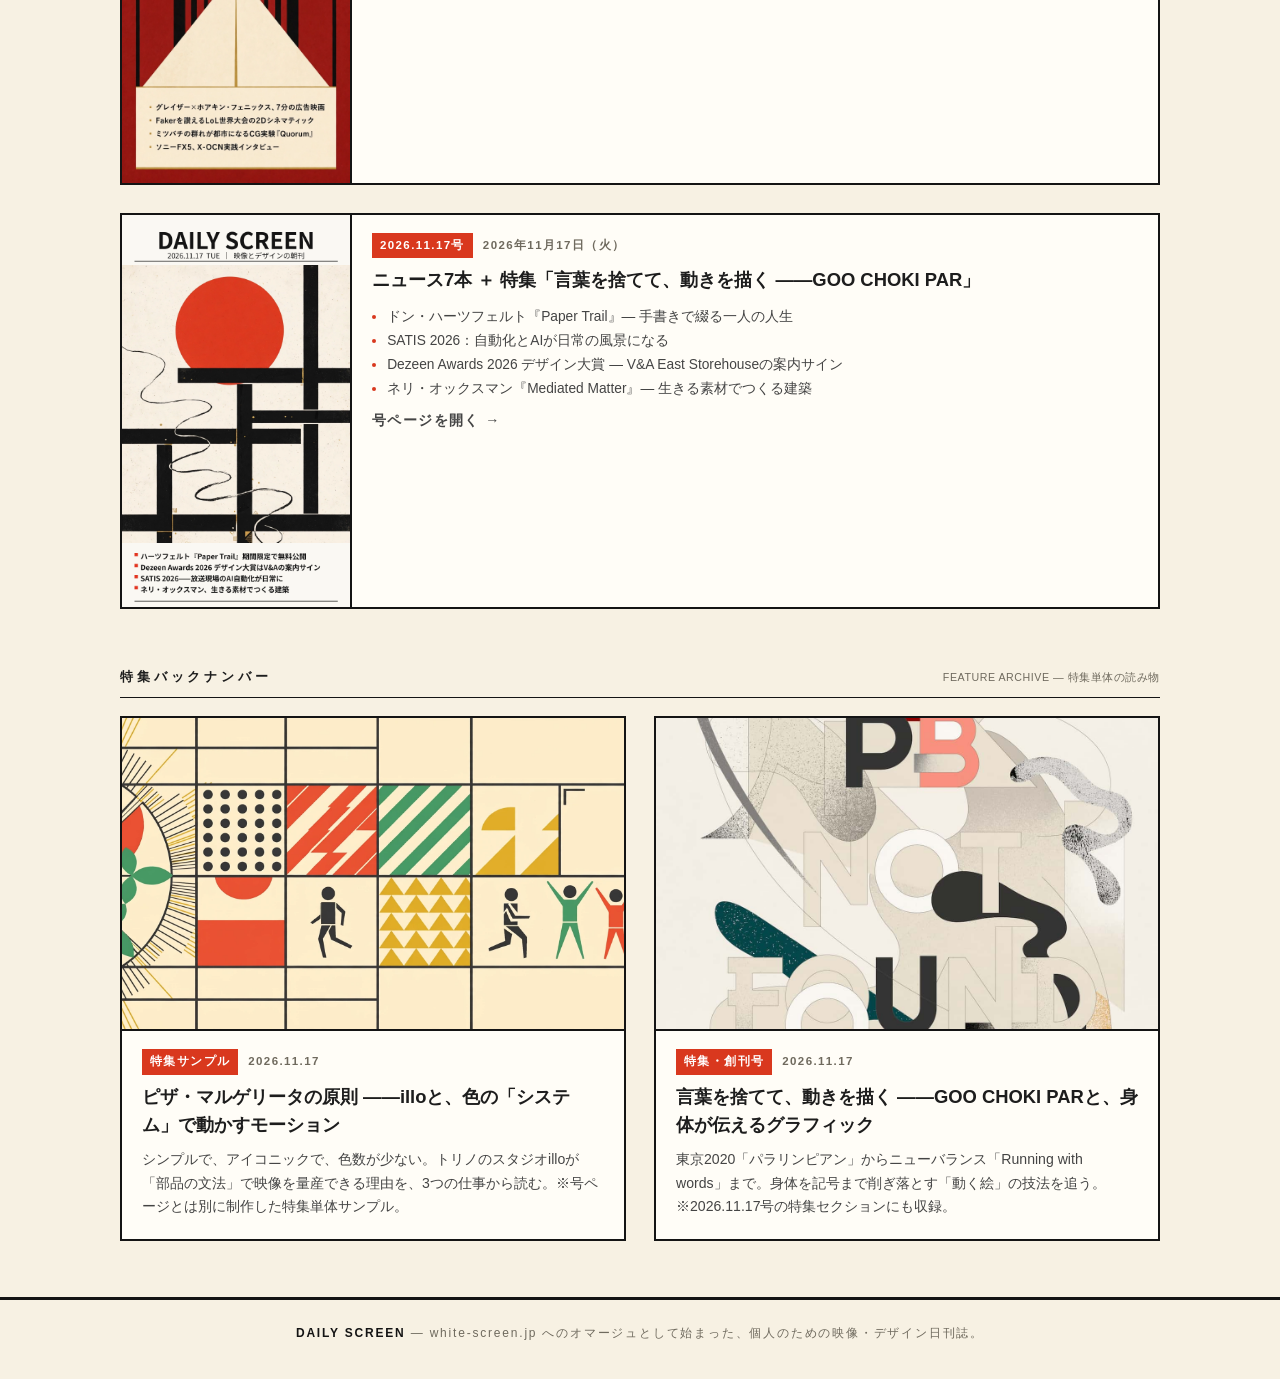
==== commit ef3e8af9: "Add 2026-11-25 issue" ====
--- a/index.html
+++ b/index.html
@@ -20,6 +20,20 @@
   <div class="section-label">日別アーカイブ <small>ISSUES — その日のニュースと特集を、1つの「号」に</small></div>
 
   <div class="cards">
+    <a class="card card-issue" href="issues/2026-11-25.html">
+      <img class="thumb" src="assets/cover-2026-11-25.png" alt="DAILY SCREEN 2026.11.25号 表紙">
+      <div class="card-body">
+        <div class="card-meta"><span class="corner">2026.11.25号</span><time datetime="2026-11-25">2026年11月25日（水）</time></div>
+        <h2>ニュース7本 ＋ 特集「欠けたモノほど、くっつけたがる ――magmaの『ドッキング』の設計」</h2>
+        <ul class="headlines">
+          <li>黒と白の切断で見せる、Wix『Studio Two』ローンチフィルム</li>
+          <li>招かれざるノミが主役、SuperBlimp『Captain Itch』</li>
+          <li>離れたプレイヤーの「金」が利子で増えている、Clash Royale『Royale Interest』</li>
+          <li>ワードマークは触らない。V一文字を足す、Base DesignによるVisa刷新</li>
+        </ul>
+        <p class="card-more">号ページを開く →</p>
+      </div>
+    </a>
     <a class="card card-issue" href="issues/2026-11-24.html">
       <img class="thumb" src="assets/cover-2026-11-24.png" alt="DAILY SCREEN 2026.11.24号 表紙">
       <div class="card-body">
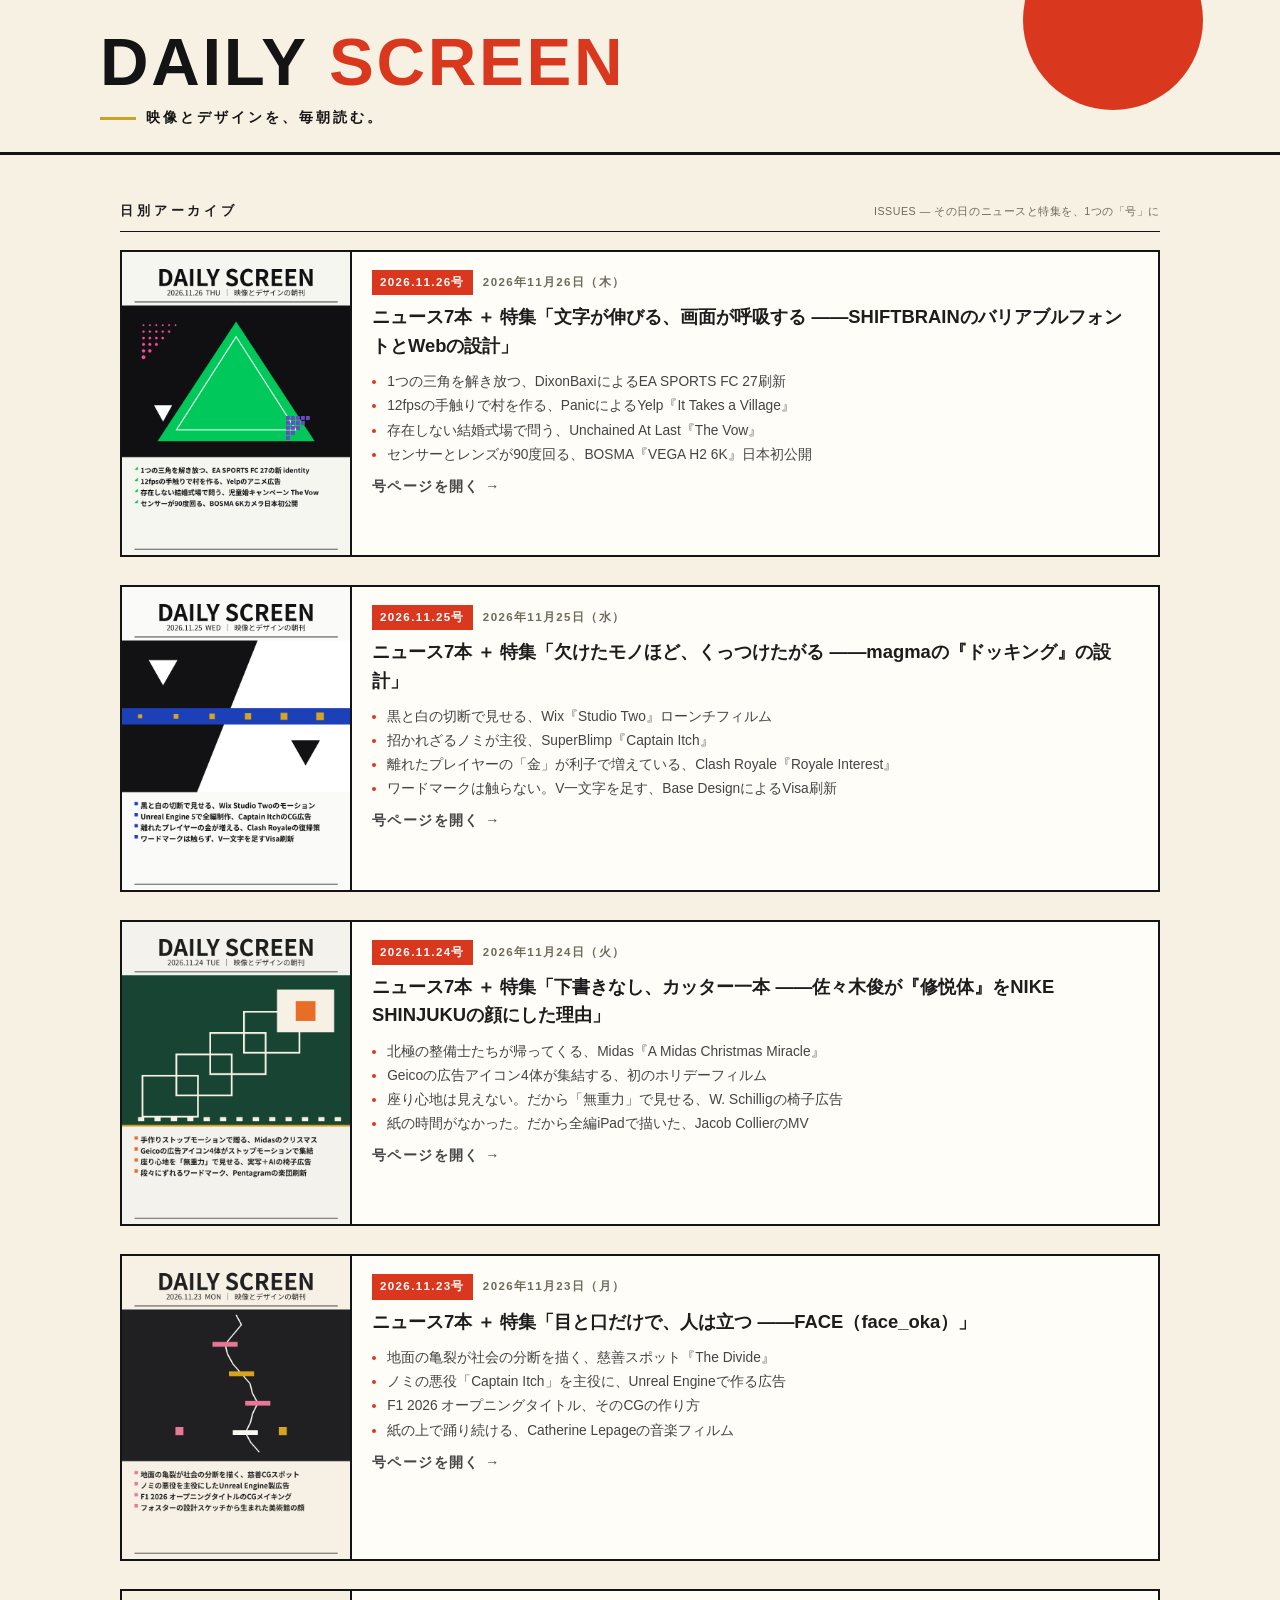
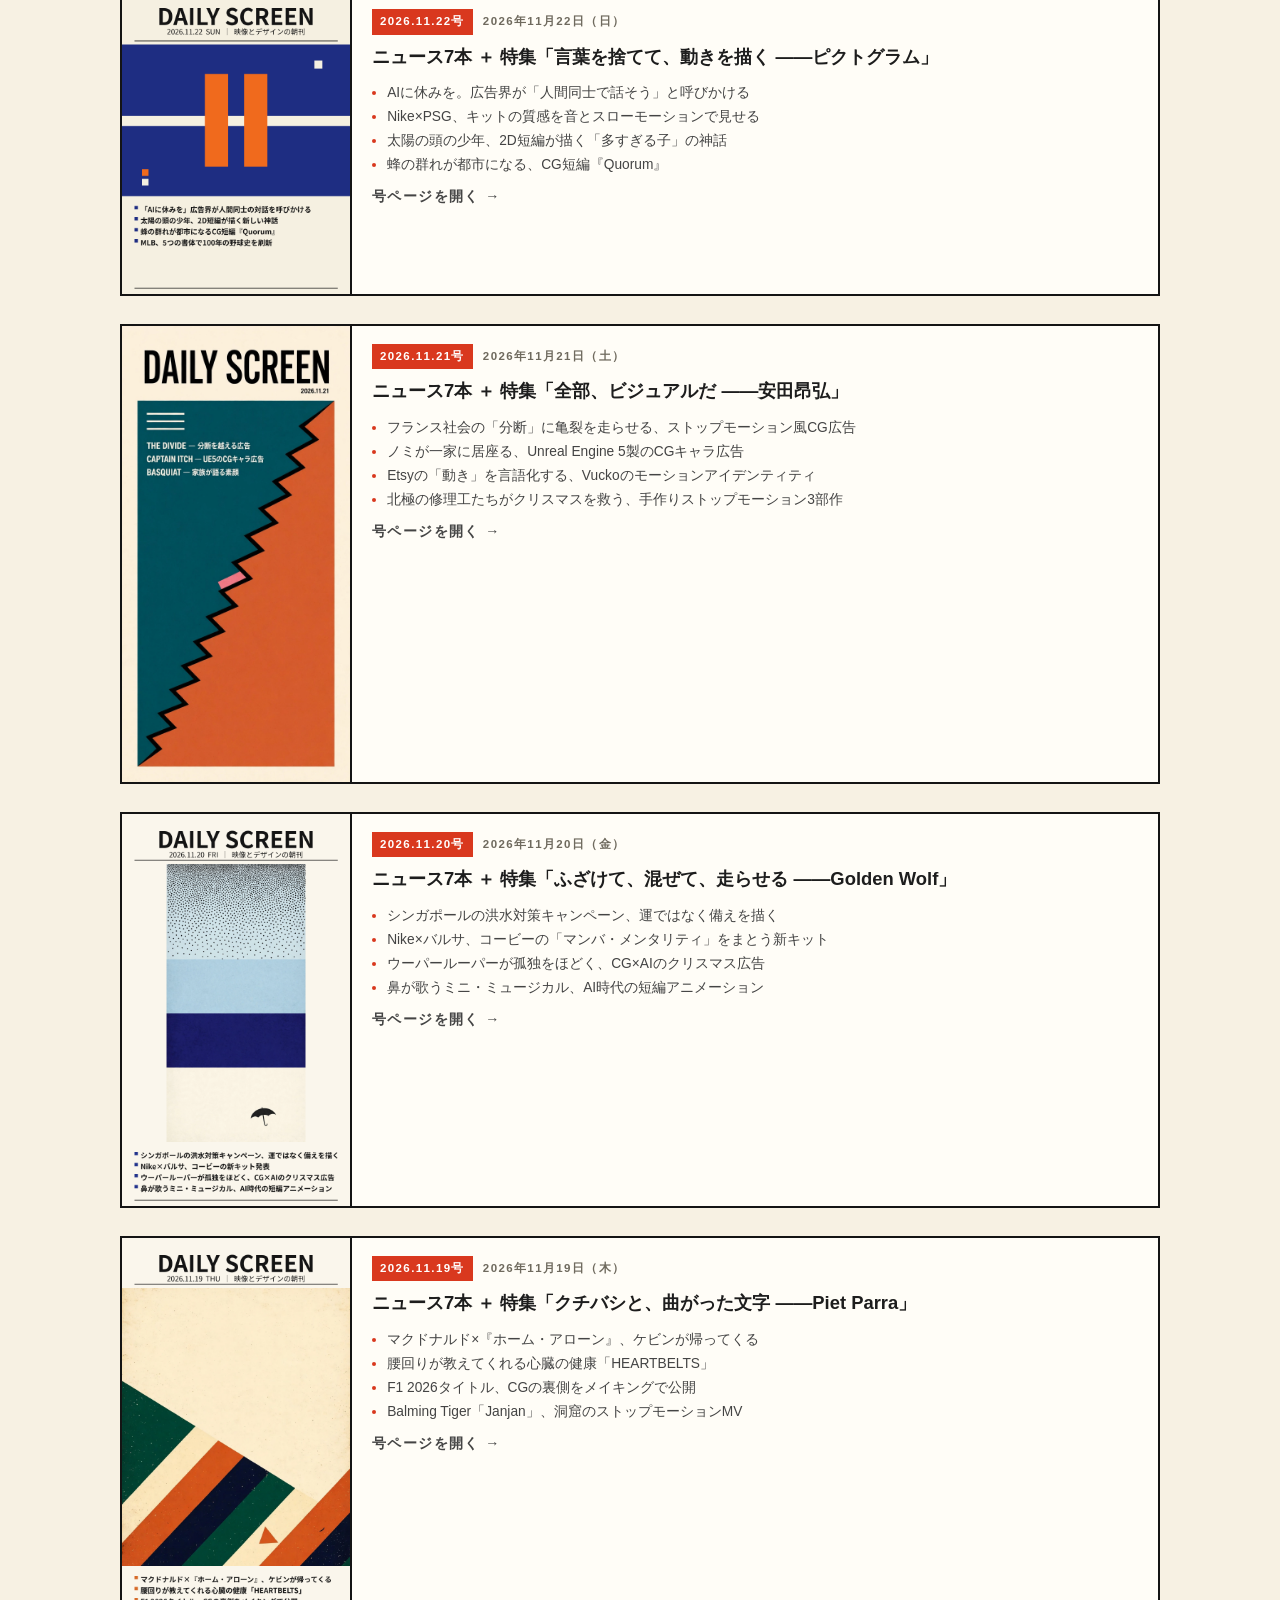
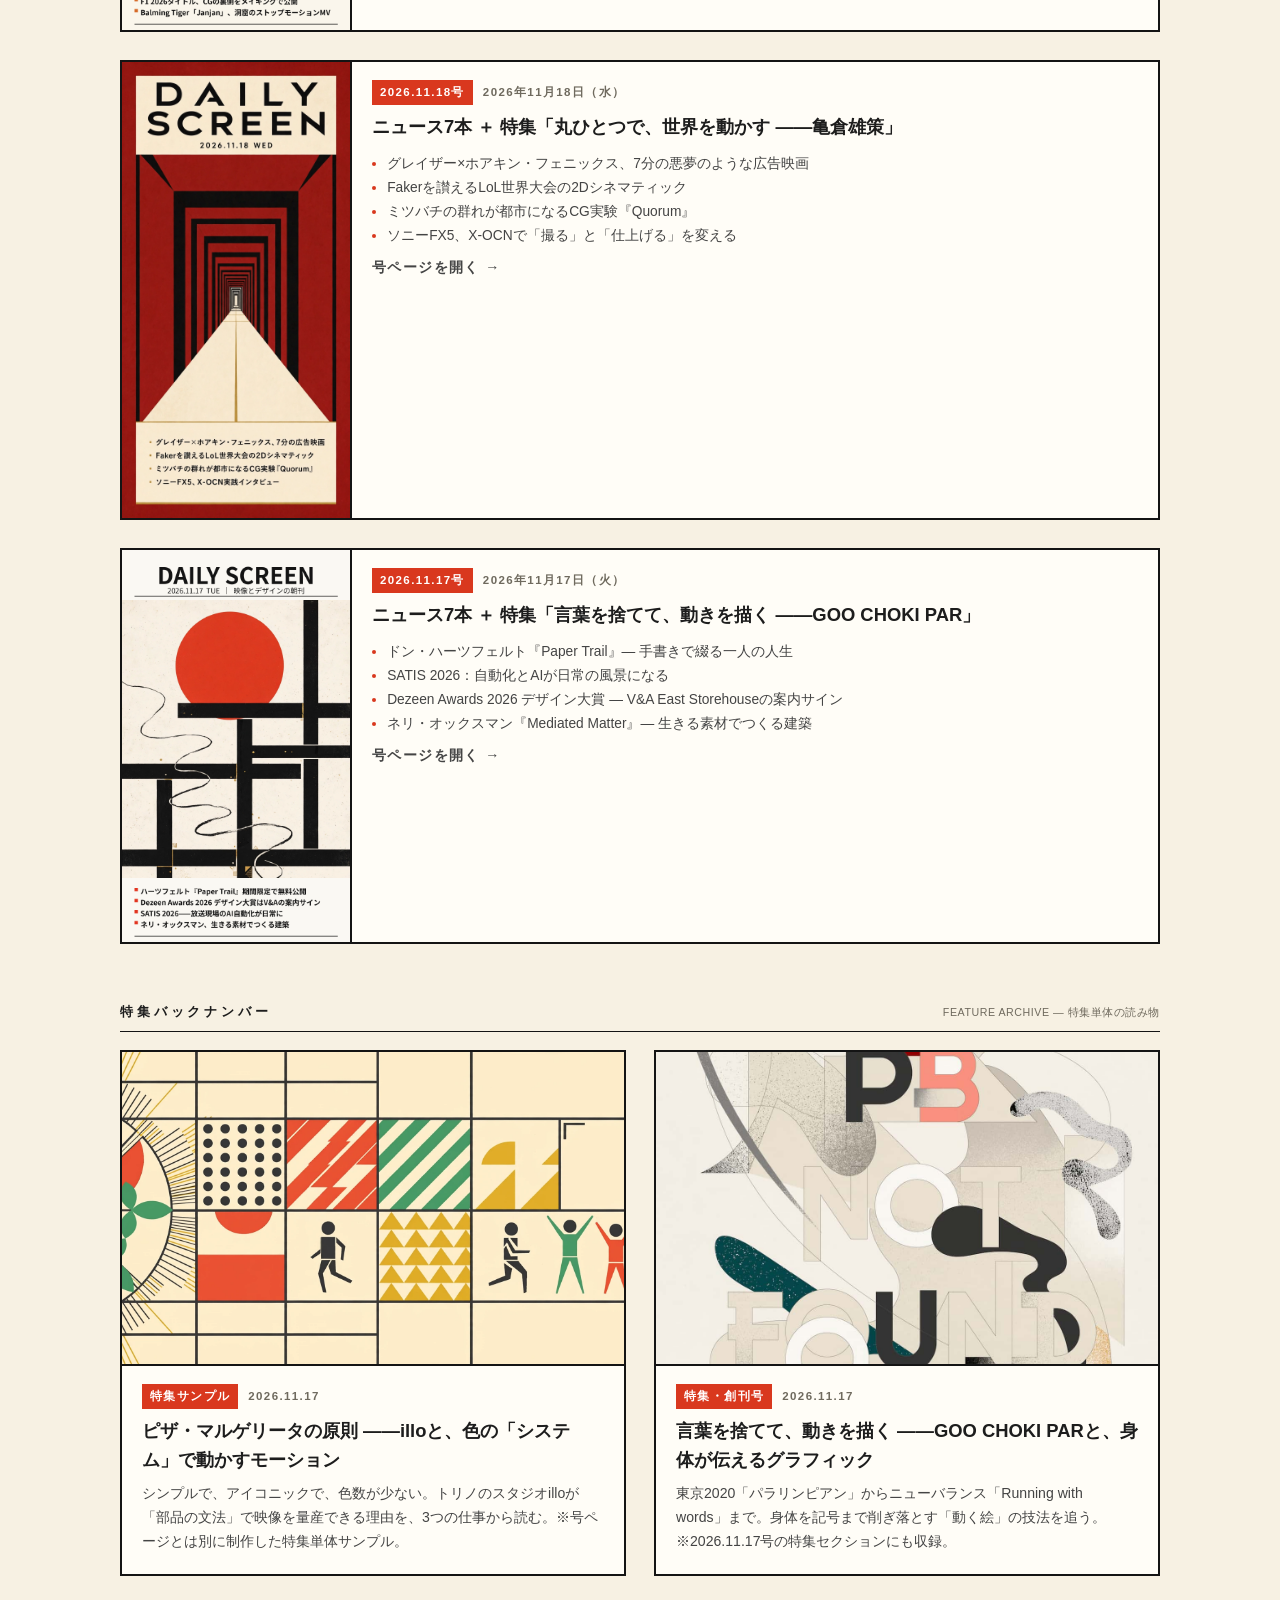
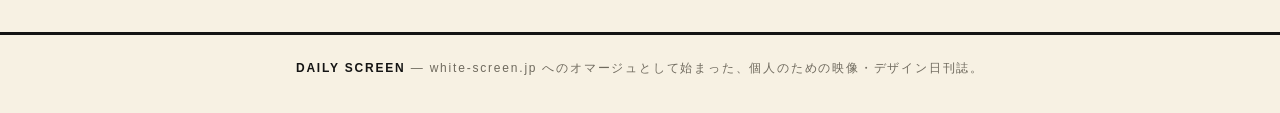
==== commit 1762e019: "Add 2026-11-26 issue (SHIFTBRAIN feature)" ====
--- a/index.html
+++ b/index.html
@@ -20,6 +20,20 @@
   <div class="section-label">日別アーカイブ <small>ISSUES — その日のニュースと特集を、1つの「号」に</small></div>
 
   <div class="cards">
+    <a class="card card-issue" href="issues/2026-11-26.html">
+      <img class="thumb" src="assets/cover-2026-11-26.png" alt="DAILY SCREEN 2026.11.26号 表紙">
+      <div class="card-body">
+        <div class="card-meta"><span class="corner">2026.11.26号</span><time datetime="2026-11-26">2026年11月26日（木）</time></div>
+        <h2>ニュース7本 ＋ 特集「文字が伸びる、画面が呼吸する ――SHIFTBRAINのバリアブルフォントとWebの設計」</h2>
+        <ul class="headlines">
+          <li>1つの三角を解き放つ、DixonBaxiによるEA SPORTS FC 27刷新</li>
+          <li>12fpsの手触りで村を作る、PanicによるYelp『It Takes a Village』</li>
+          <li>存在しない結婚式場で問う、Unchained At Last『The Vow』</li>
+          <li>センサーとレンズが90度回る、BOSMA『VEGA H2 6K』日本初公開</li>
+        </ul>
+        <p class="card-more">号ページを開く →</p>
+      </div>
+    </a>
     <a class="card card-issue" href="issues/2026-11-25.html">
       <img class="thumb" src="assets/cover-2026-11-25.png" alt="DAILY SCREEN 2026.11.25号 表紙">
       <div class="card-body">
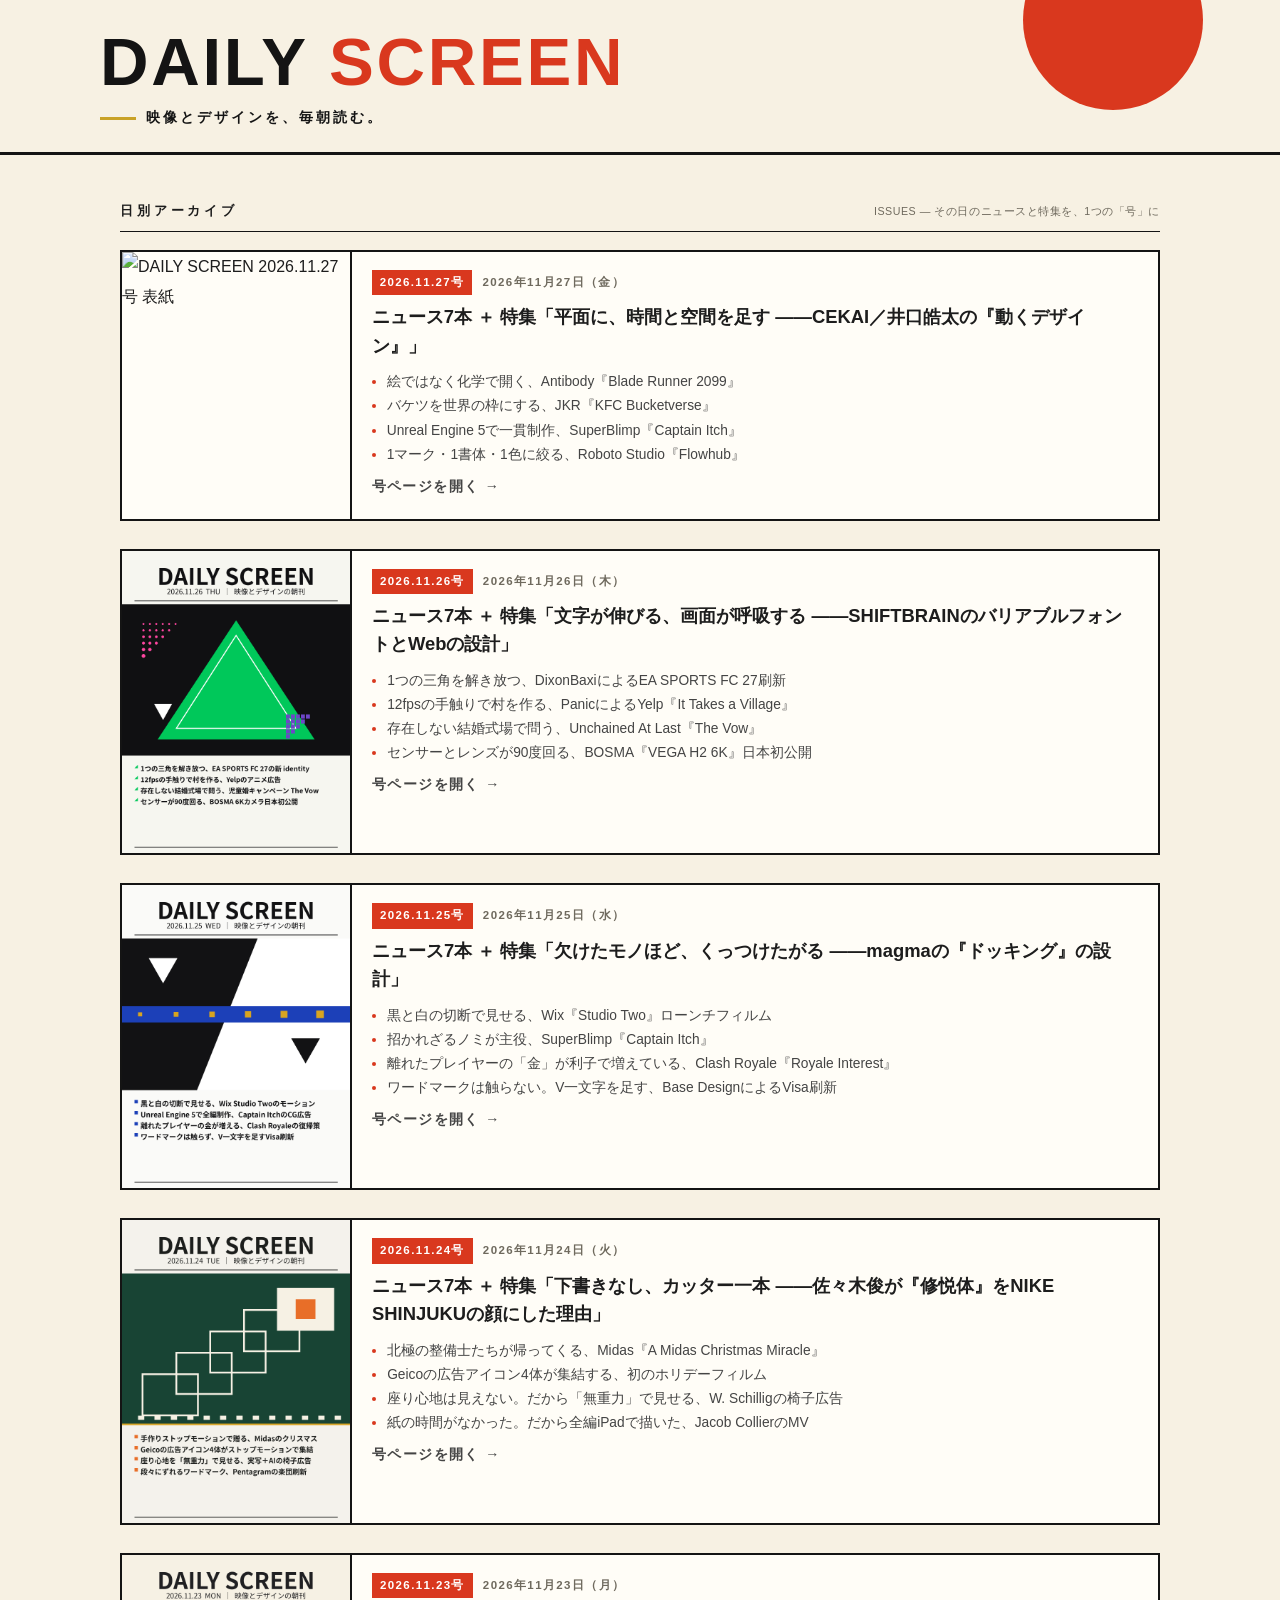
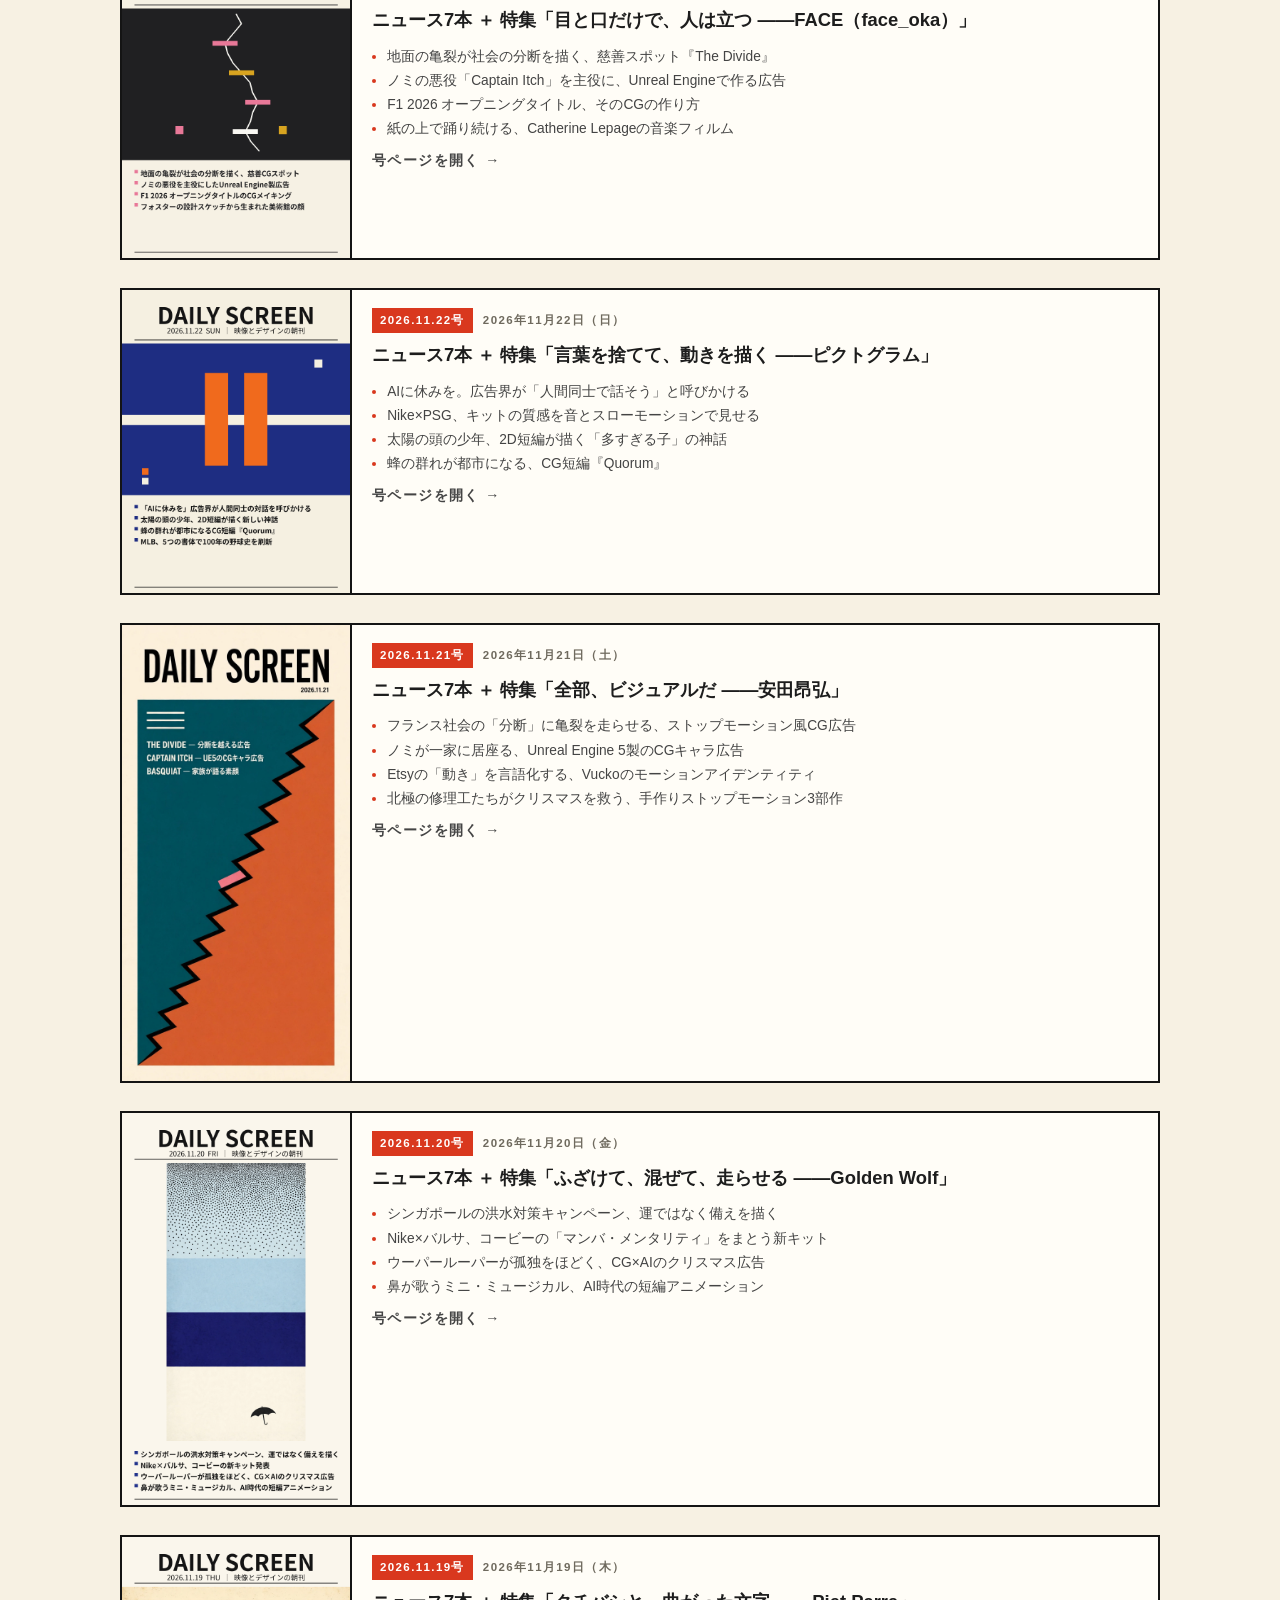
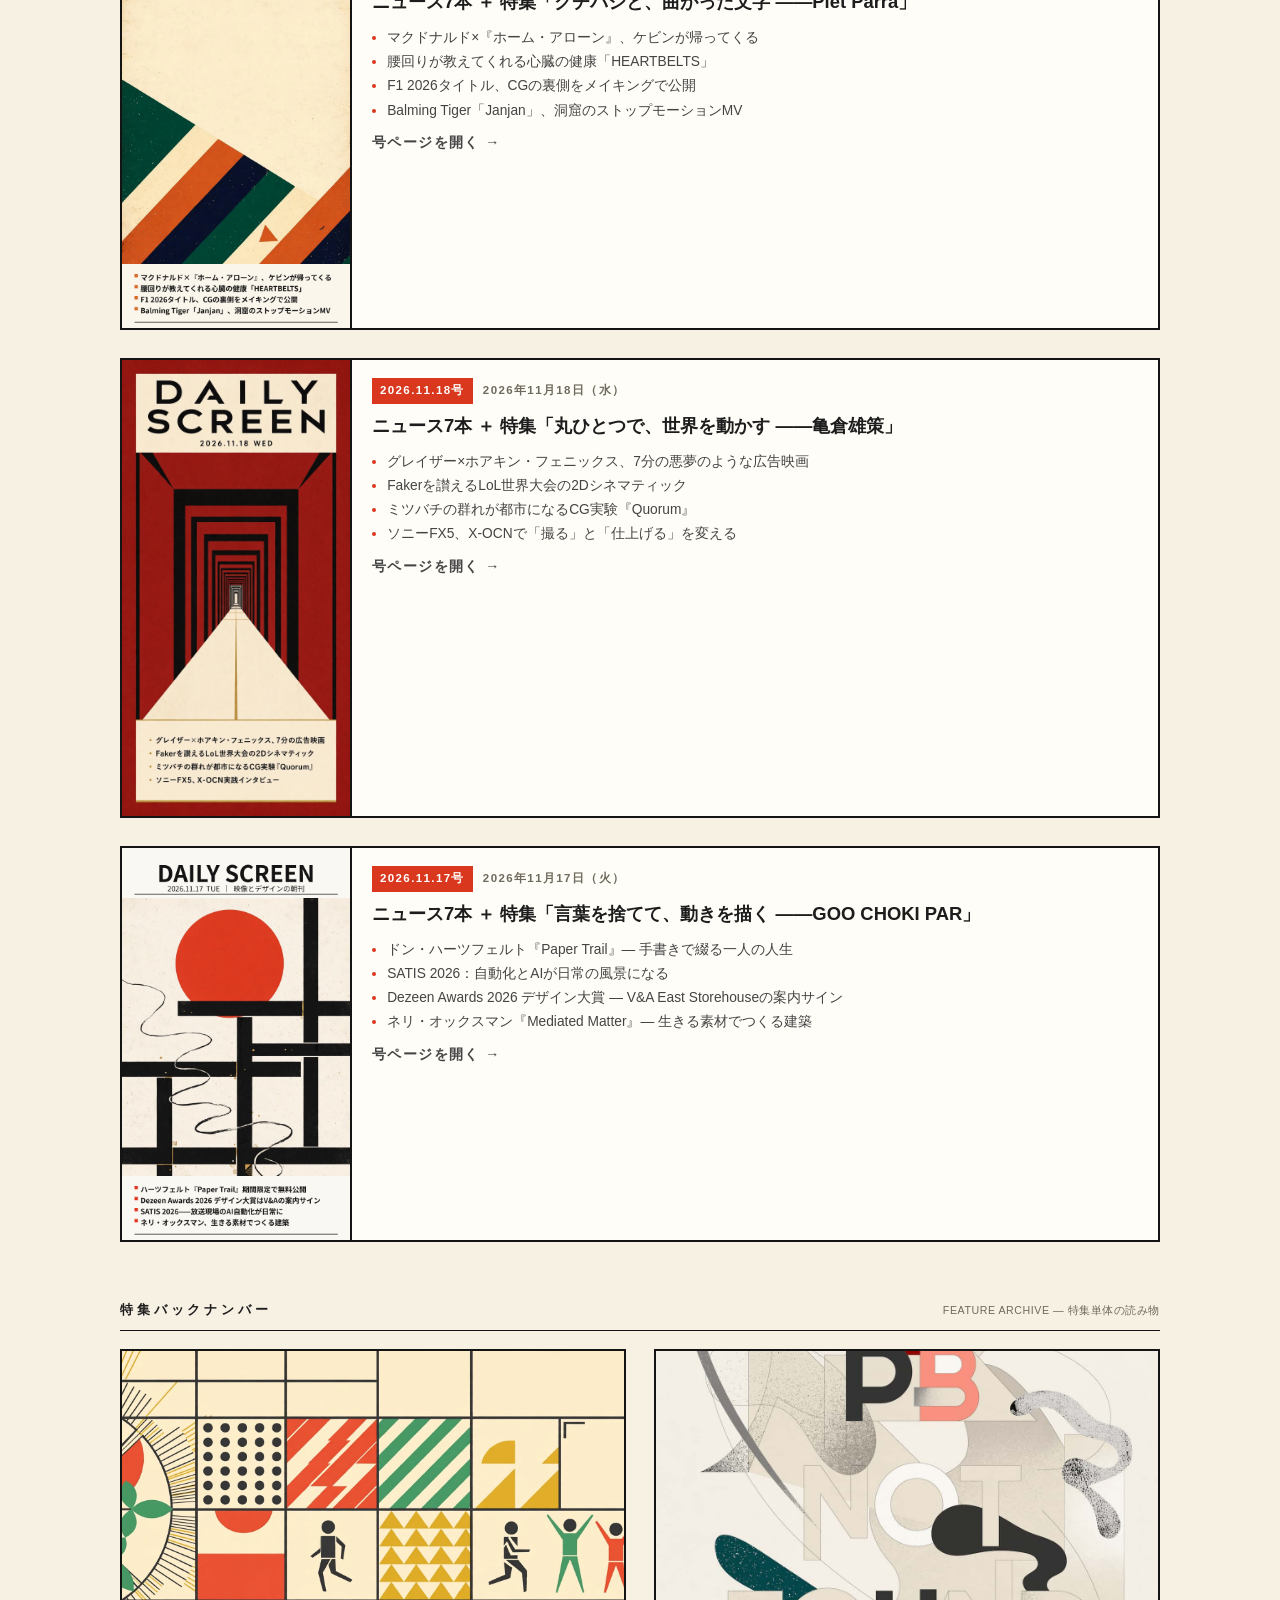
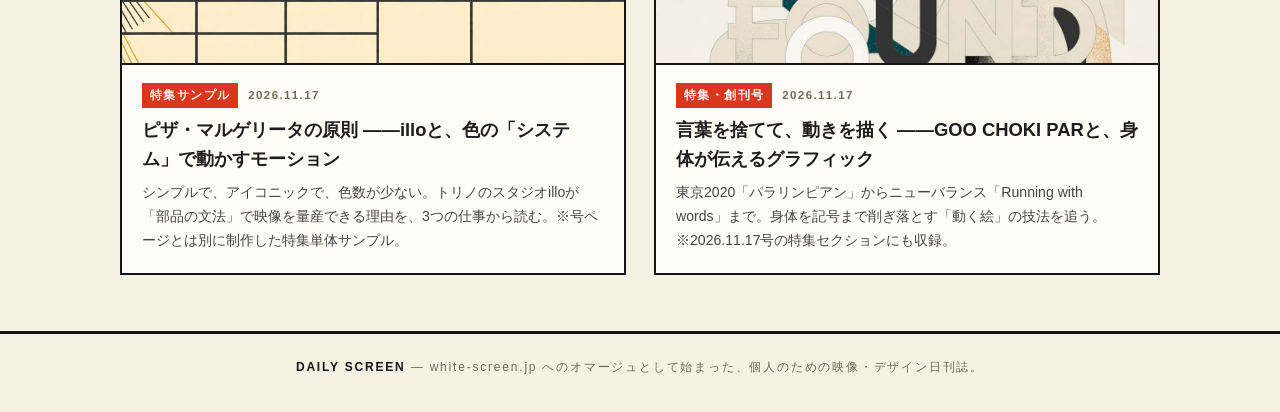
==== commit 31534f24: "Add 2026-11-27 issue" ====
--- a/index.html
+++ b/index.html
@@ -20,6 +20,20 @@
   <div class="section-label">日別アーカイブ <small>ISSUES — その日のニュースと特集を、1つの「号」に</small></div>
 
   <div class="cards">
+    <a class="card card-issue" href="issues/2026-11-27.html">
+      <img class="thumb" src="assets/cover-2026-11-27.png" alt="DAILY SCREEN 2026.11.27号 表紙">
+      <div class="card-body">
+        <div class="card-meta"><span class="corner">2026.11.27号</span><time datetime="2026-11-27">2026年11月27日（金）</time></div>
+        <h2>ニュース7本 ＋ 特集「平面に、時間と空間を足す ――CEKAI／井口皓太の『動くデザイン』」</h2>
+        <ul class="headlines">
+          <li>絵ではなく化学で開く、Antibody『Blade Runner 2099』</li>
+          <li>バケツを世界の枠にする、JKR『KFC Bucketverse』</li>
+          <li>Unreal Engine 5で一貫制作、SuperBlimp『Captain Itch』</li>
+          <li>1マーク・1書体・1色に絞る、Roboto Studio『Flowhub』</li>
+        </ul>
+        <p class="card-more">号ページを開く →</p>
+      </div>
+    </a>
     <a class="card card-issue" href="issues/2026-11-26.html">
       <img class="thumb" src="assets/cover-2026-11-26.png" alt="DAILY SCREEN 2026.11.26号 表紙">
       <div class="card-body">
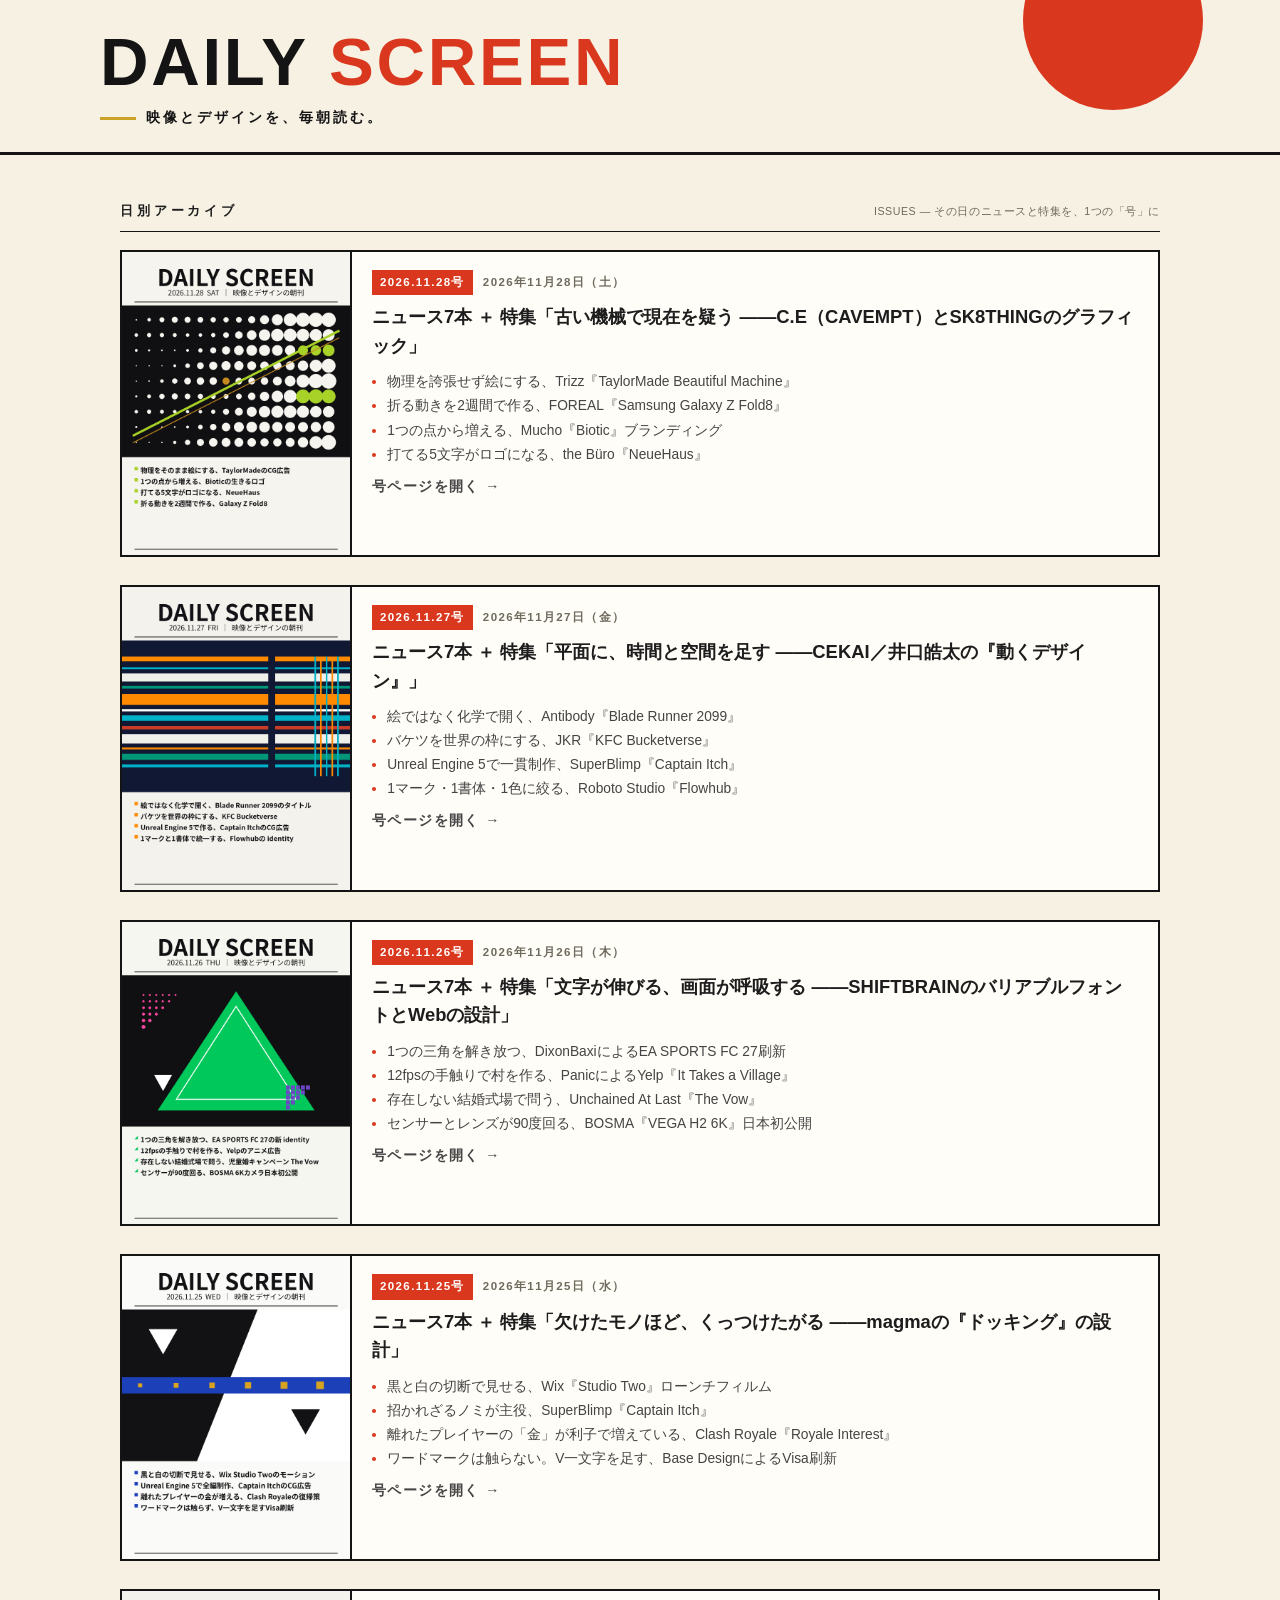
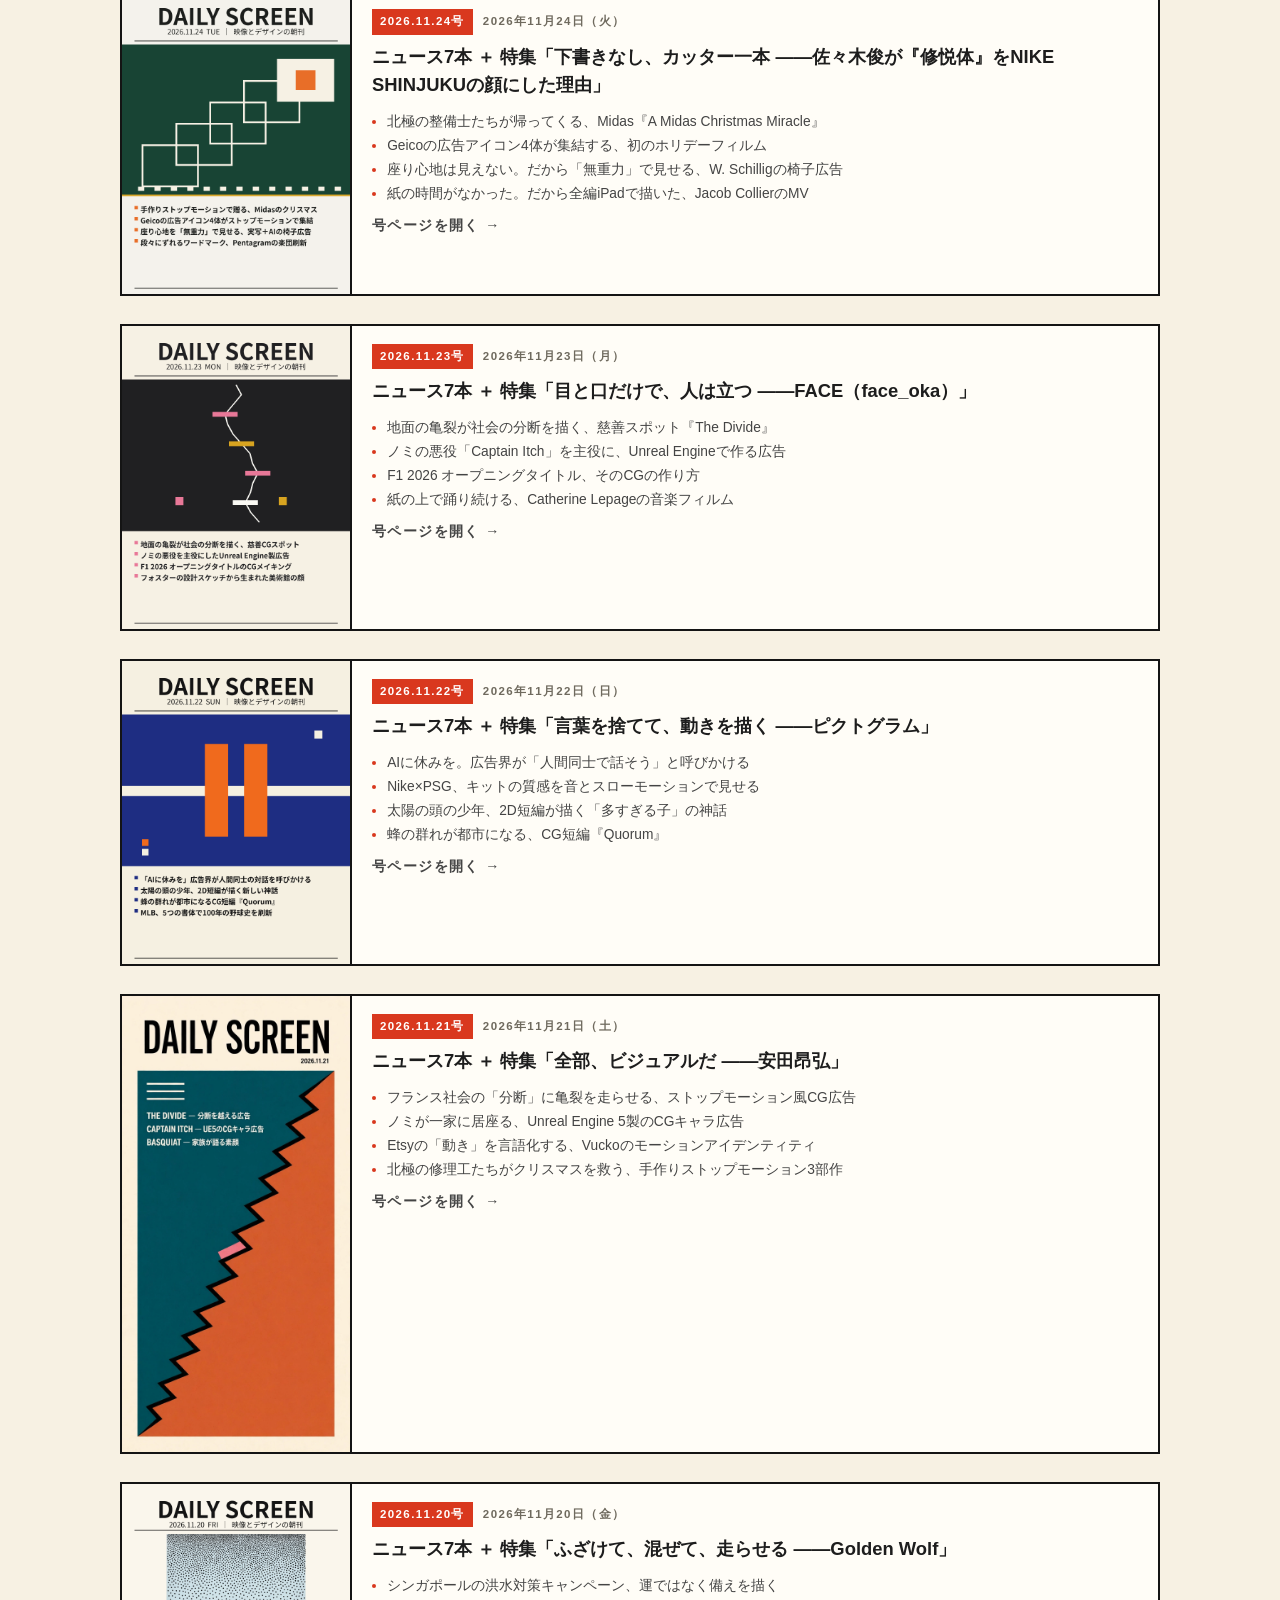
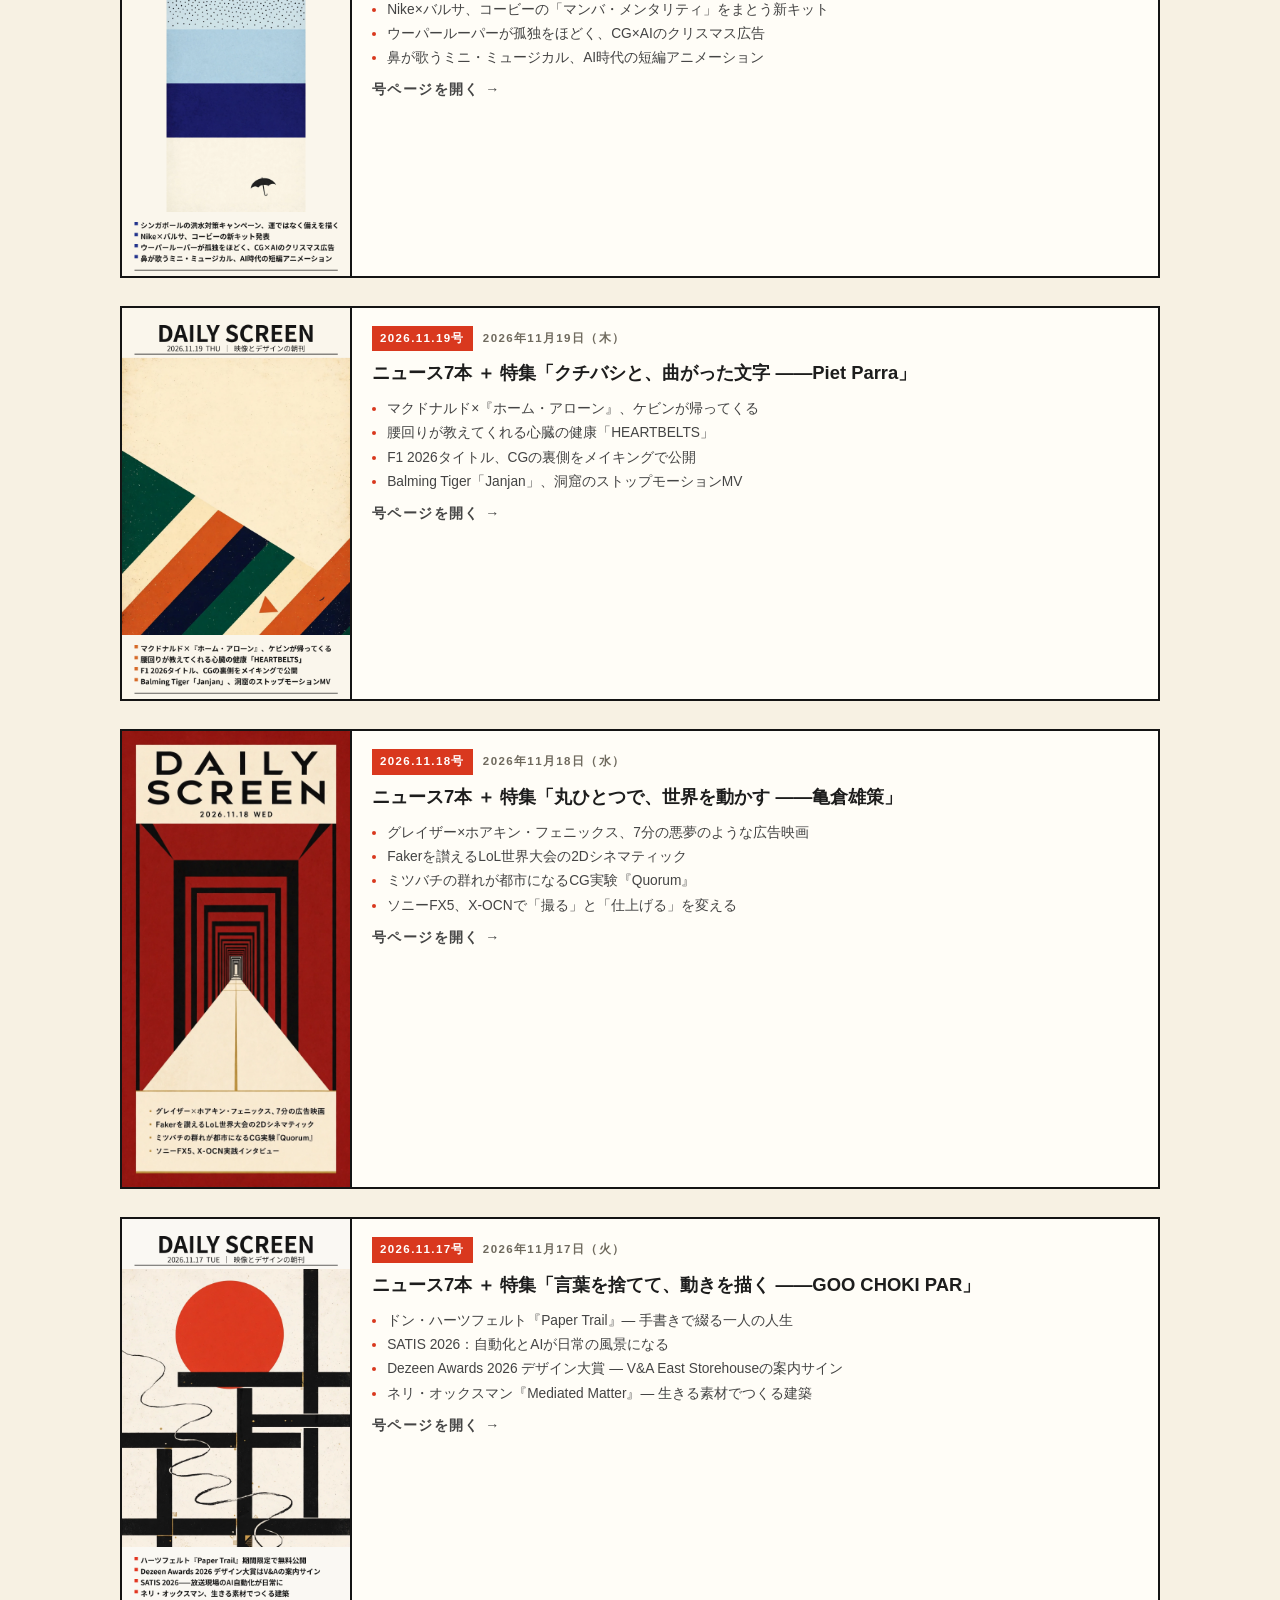
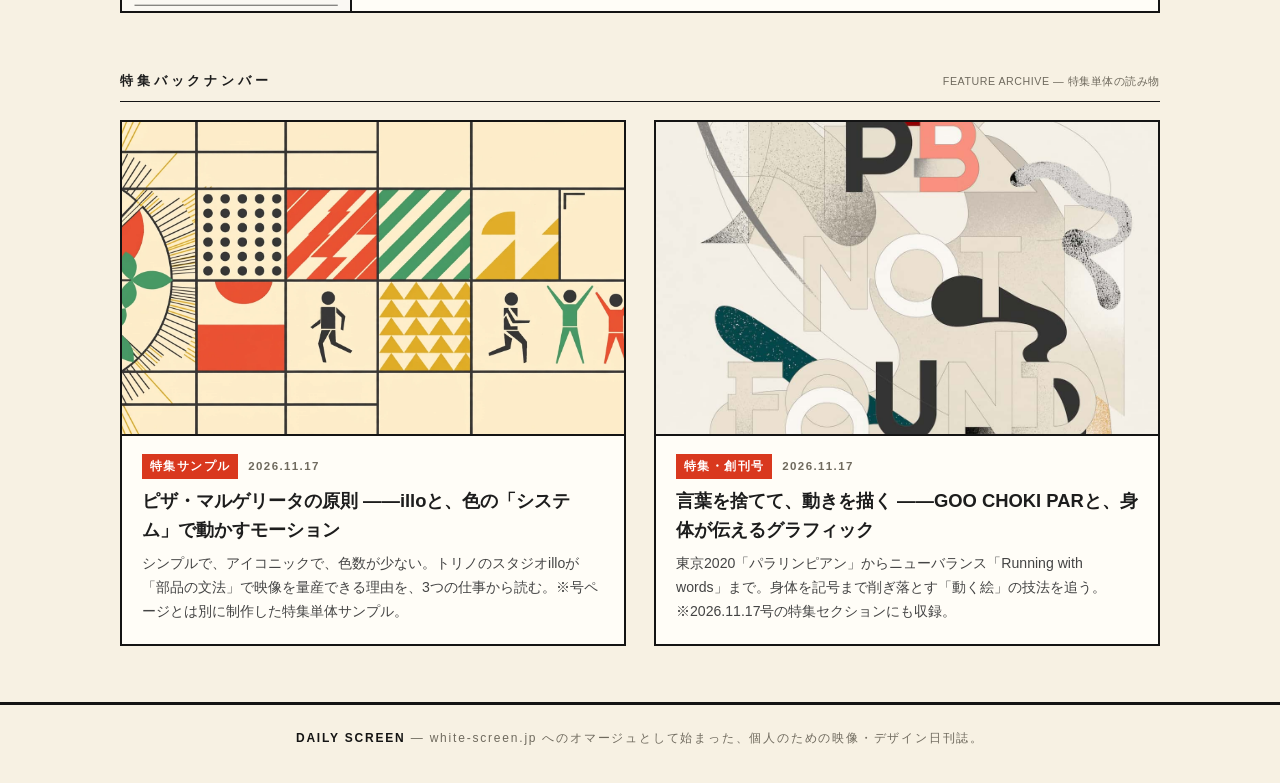
==== commit 84b628ef: "Add 2026-11-28 issue" ====
--- a/index.html
+++ b/index.html
@@ -20,6 +20,20 @@
   <div class="section-label">日別アーカイブ <small>ISSUES — その日のニュースと特集を、1つの「号」に</small></div>
 
   <div class="cards">
+    <a class="card card-issue" href="issues/2026-11-28.html">
+      <img class="thumb" src="assets/cover-2026-11-28.png" alt="DAILY SCREEN 2026.11.28号 表紙">
+      <div class="card-body">
+        <div class="card-meta"><span class="corner">2026.11.28号</span><time datetime="2026-11-28">2026年11月28日（土）</time></div>
+        <h2>ニュース7本 ＋ 特集「古い機械で現在を疑う ――C.E（CAVEMPT）とSK8THINGのグラフィック」</h2>
+        <ul class="headlines">
+          <li>物理を誇張せず絵にする、Trizz『TaylorMade Beautiful Machine』</li>
+          <li>折る動きを2週間で作る、FOREAL『Samsung Galaxy Z Fold8』</li>
+          <li>1つの点から増える、Mucho『Biotic』ブランディング</li>
+          <li>打てる5文字がロゴになる、the Büro『NeueHaus』</li>
+        </ul>
+        <p class="card-more">号ページを開く →</p>
+      </div>
+    </a>
     <a class="card card-issue" href="issues/2026-11-27.html">
       <img class="thumb" src="assets/cover-2026-11-27.png" alt="DAILY SCREEN 2026.11.27号 表紙">
       <div class="card-body">
--- a/style.css
+++ b/style.css
@@ -102,6 +102,7 @@
 .study ol{margin-left:1.3em}
 .study li{margin-bottom:.9em;font-size:.95rem}
 .study li:last-child{margin-bottom:0}
+.study strong{color:var(--gold)}
 .sources{margin:44px 0 8px;padding-top:16px;border-top:1px solid #cfc5ab;font-size:.82rem;color:#555}
 .sources h2{font-size:.95rem;border:none;margin:0 0 10px;padding:0}
 .sources h2::before{content:""}
